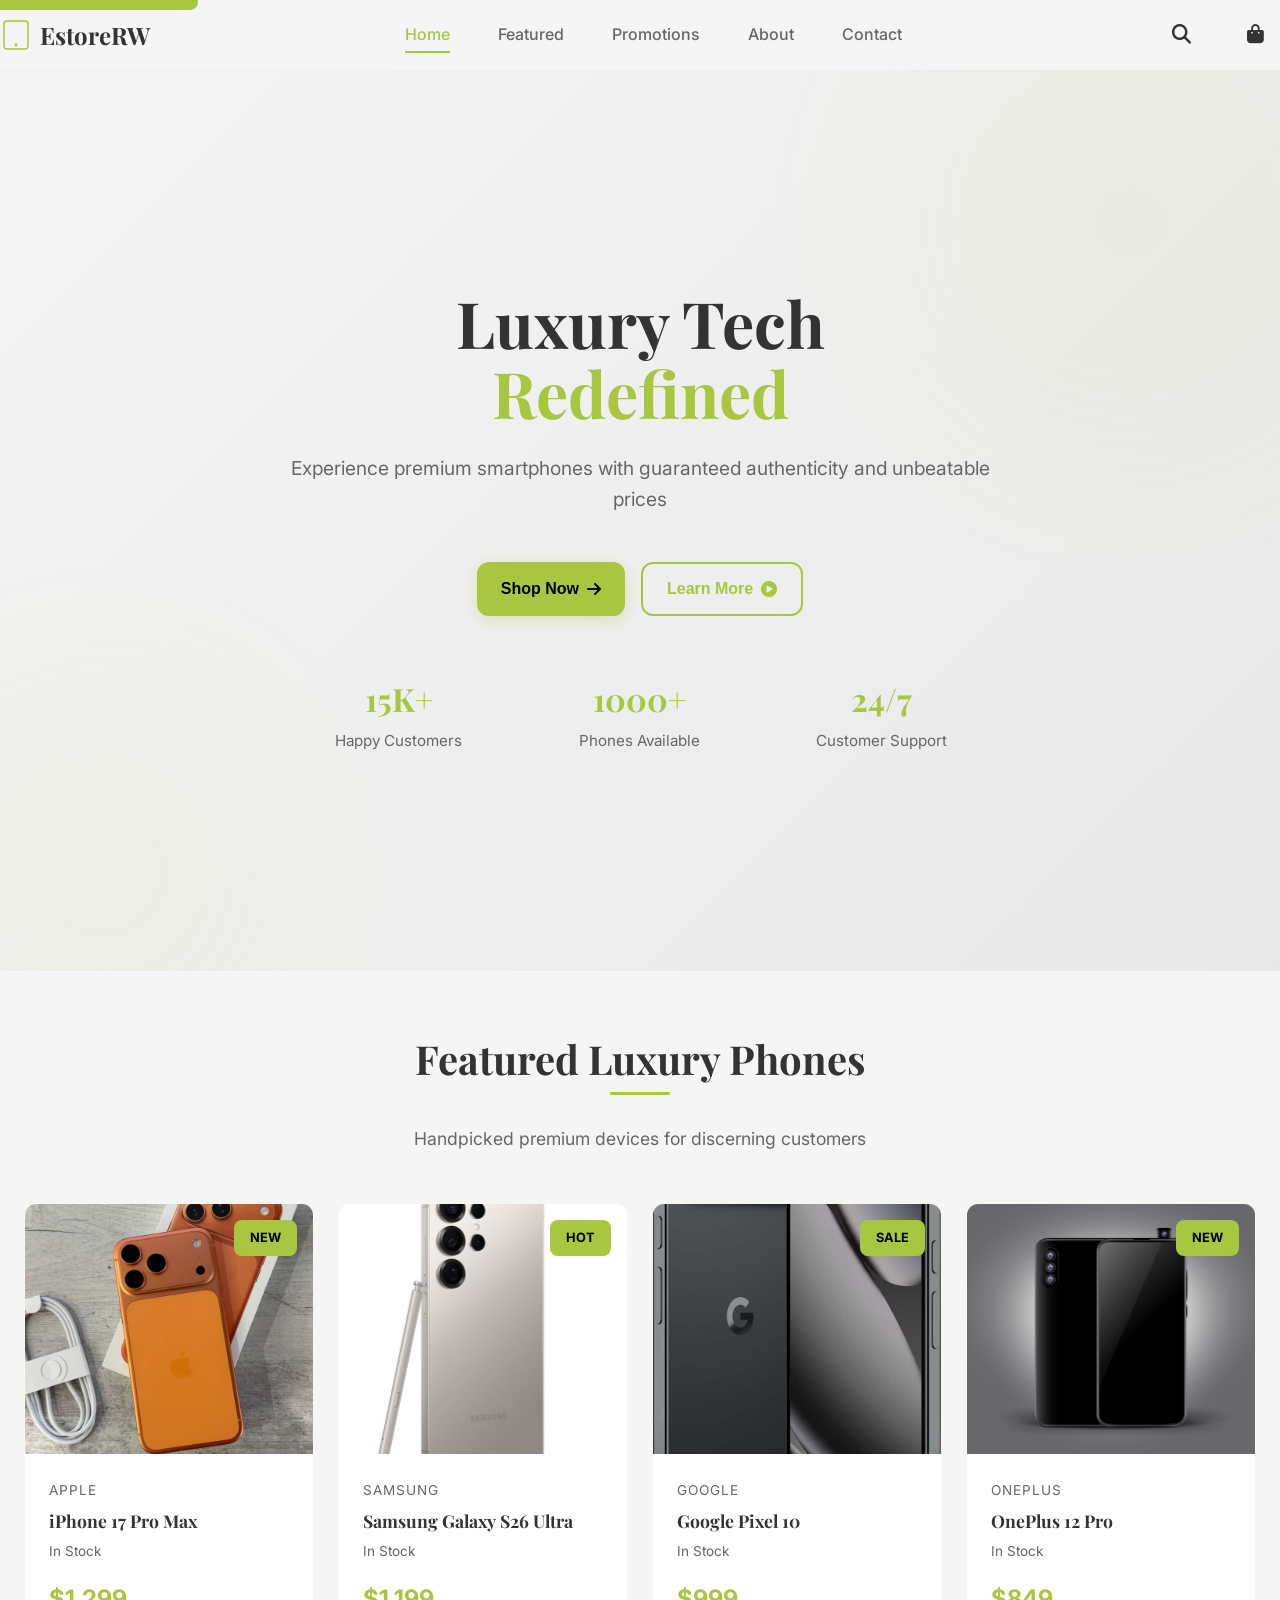
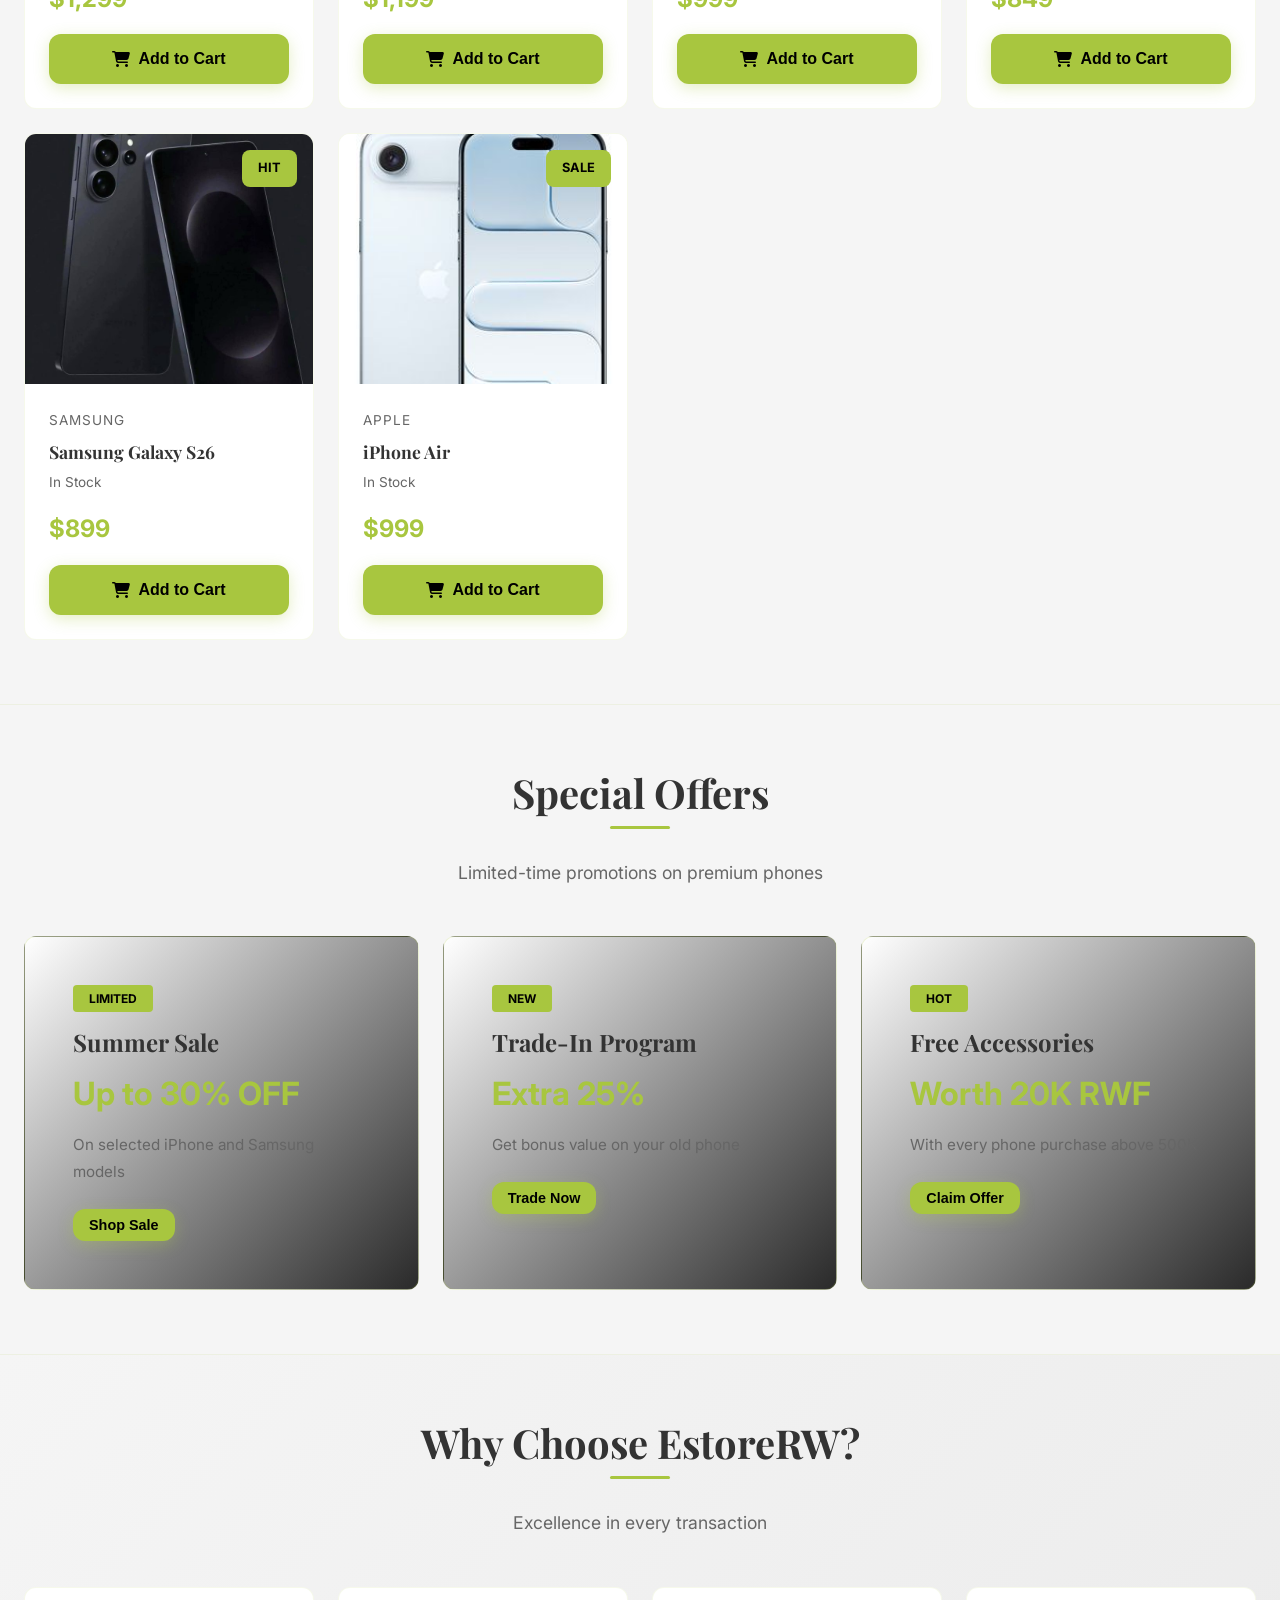
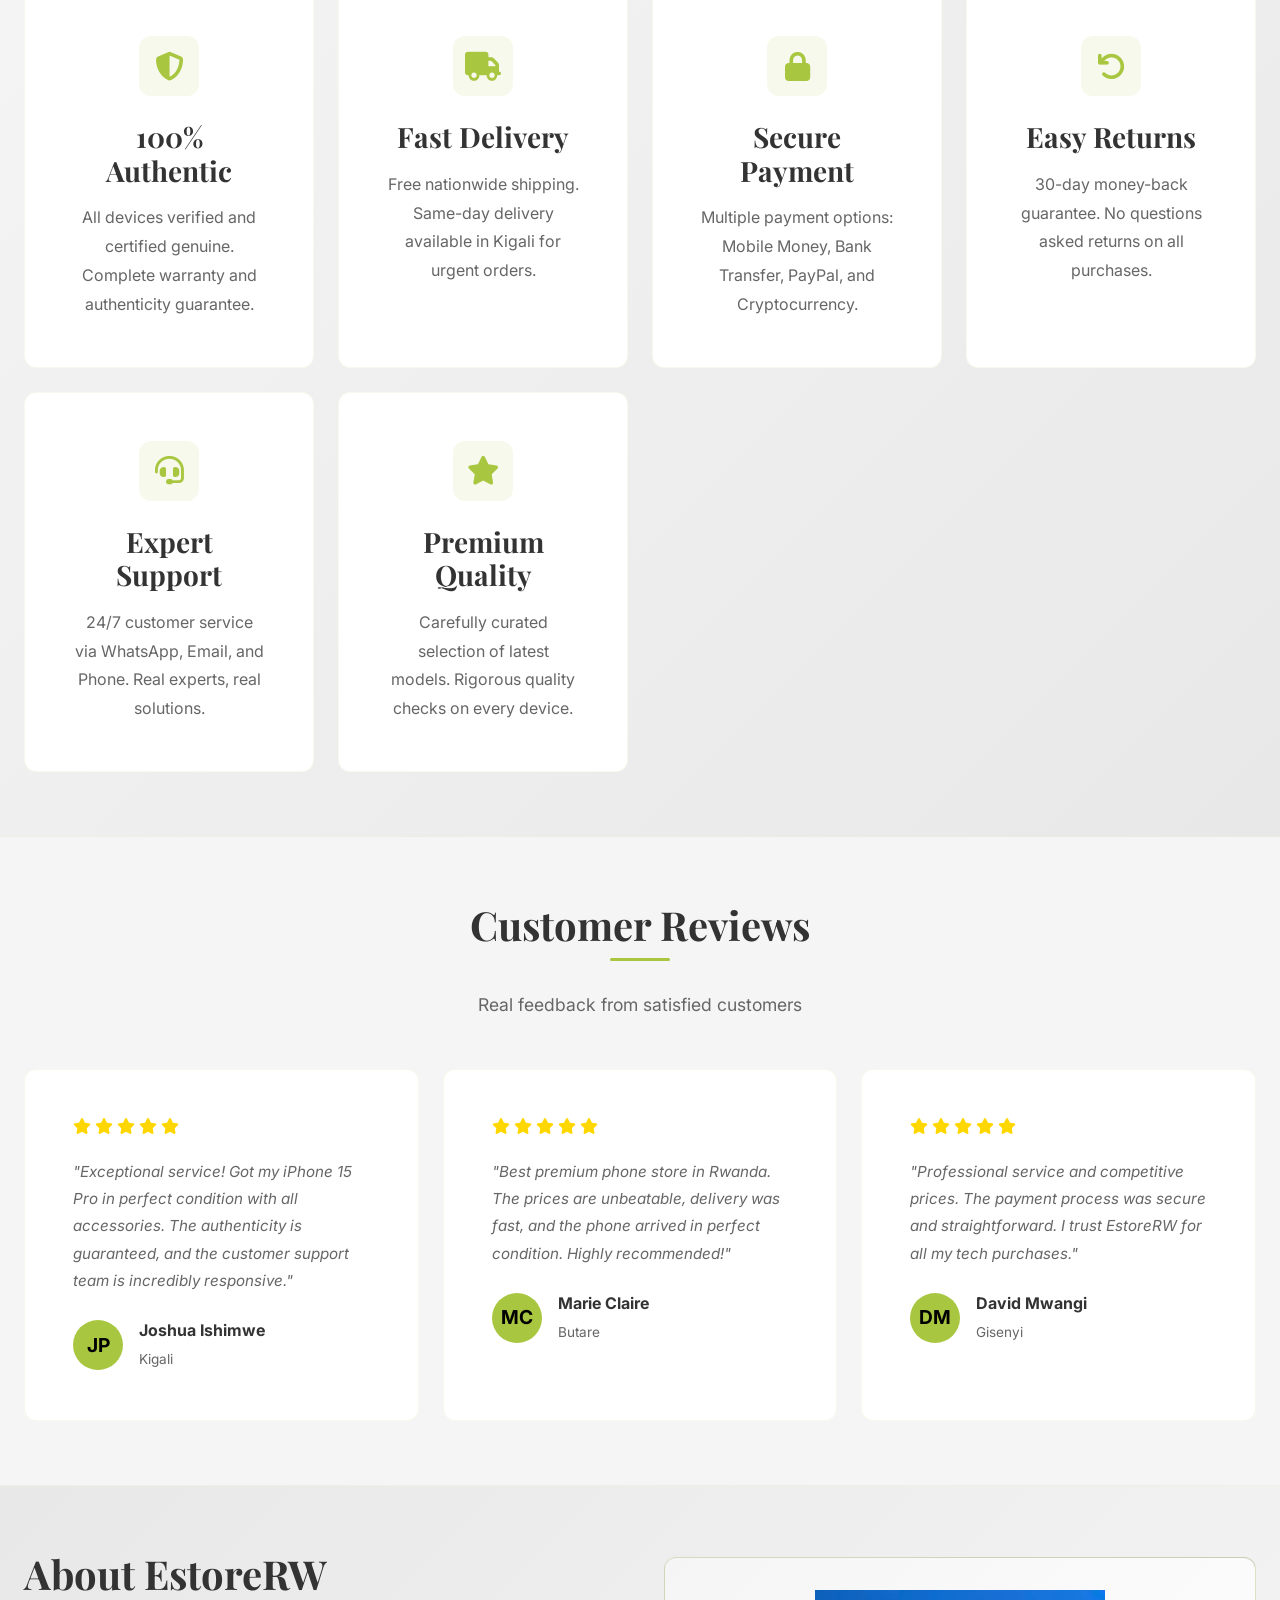
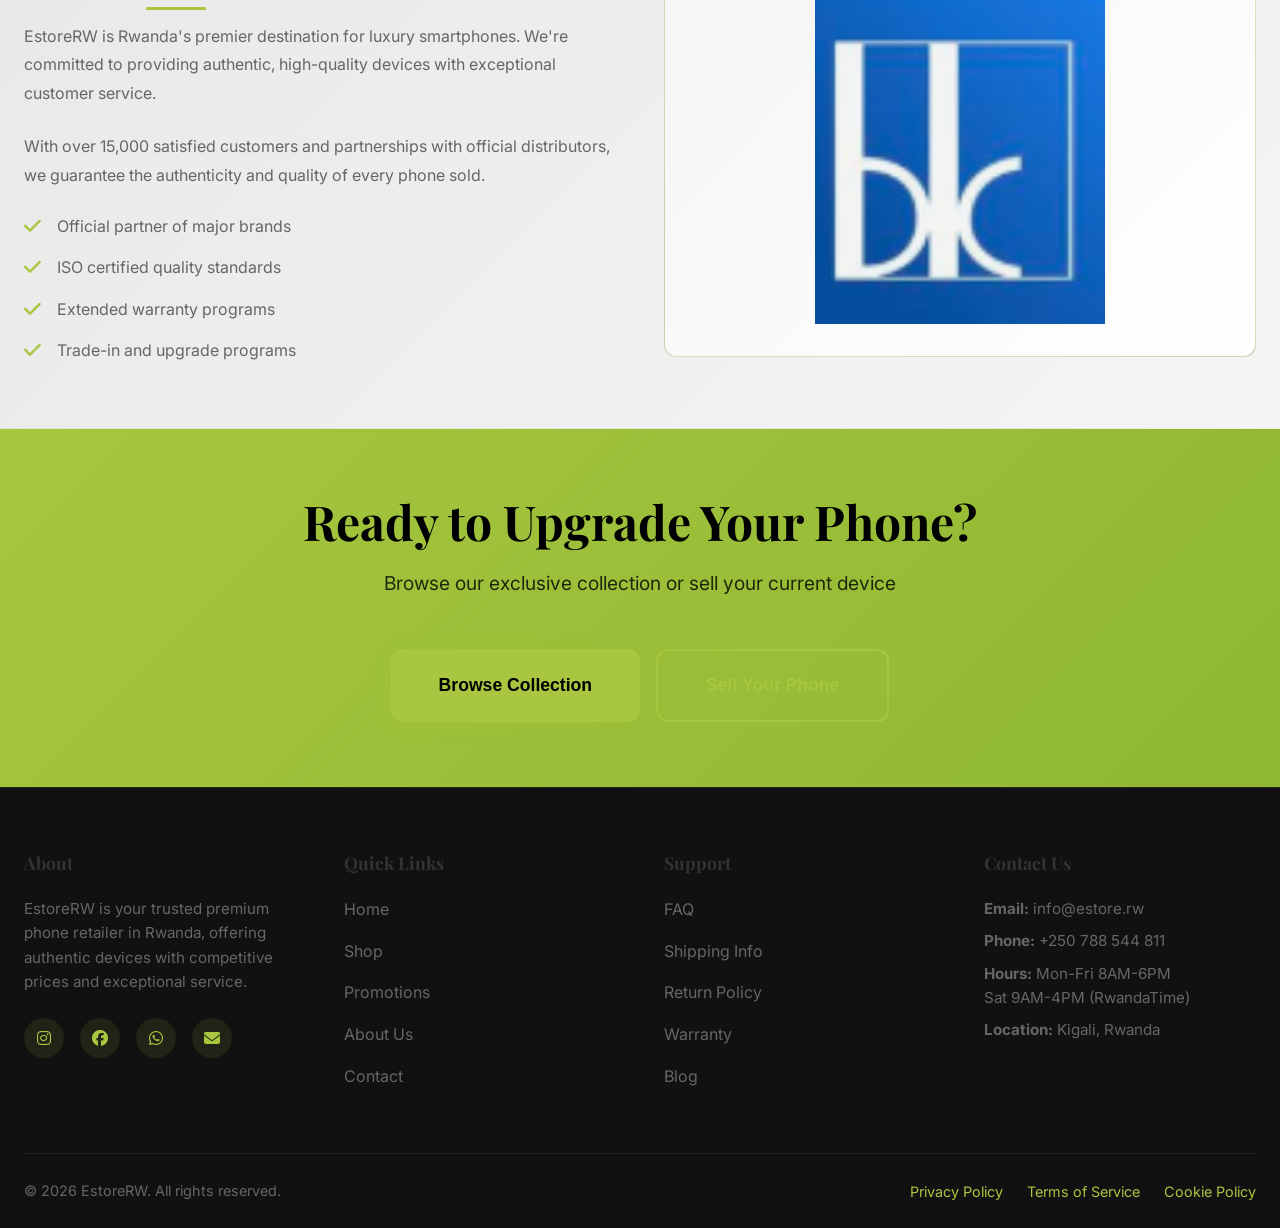
==== premium-index.html @ bad29844 "updated: premium-index.html" ====
<!DOCTYPE html>
<html lang="en">
<head>
  <meta charset="UTF-8" />
  <meta name="viewport" content="width=device-width, initial-scale=1.0" />
  <meta http-equiv="X-UA-Compatible" content="IE=edge" />
  
  <!-- ===== SEO & META TAGS ===== -->
  <title>EstoreRW - Premium & Luxury Phones in Rwanda | Best Prices & Quality</title>
  <meta name="description" content="Discover premium luxury smartphones in Rwanda. Authentic brands, best prices, fast delivery. Buy or sell your phone with confidence. Secure payments via Mobile Money.">
  <meta name="keywords" content="luxury phones Rwanda, iPhone seller Kigali, Samsung premium, phone store, authentic phones">
  <meta name="author" content="EstoreRW">
  <meta name="theme-color" content="#A8C63F">
  <meta property="og:type" content="website">
  <meta property="og:title" content="EstoreRW - Premium Luxury Phones Rwanda">
  <meta property="og:description" content="Purchase premium smartphones with guaranteed authenticity and best prices in Rwanda">
  <meta name="twitter:card" content="summary_large_image">
  <link rel="canonical" href="https://estore.rw">
  <link rel="icon" href="images/favicon.ico" type="image/x-icon">
  
  <!-- ===== GOOGLE FONTS - PREMIUM TYPOGRAPHY ===== -->
  <link href="https://fonts.googleapis.com/css2?family=Playfair+Display:wght@500;600;700;800;900&family=Inter:wght@300;400;500;600;700;800&display=swap" rel="stylesheet">
  
  <!-- ===== FONT AWESOME ICONS ===== -->
  <link rel="stylesheet" href="https://cdnjs.cloudflare.com/ajax/libs/font-awesome/6.5.0/css/all.min.css" />
  
  <!-- ===== CUSTOM STYLES ===== -->
  <link rel="stylesheet" href="premium-styles.css">
  
  <!-- ===== GOOGLE ANALYTICS ===== -->
  <script async src="https://www.googletagmanager.com/gtag/js?id=UA-XXXXXXX-X"></script>
  <script>
    window.dataLayer = window.dataLayer || [];
    function gtag(){dataLayer.push(arguments);}
    gtag('js', new Date());
    gtag('config', 'UA-XXXXXXX-X');
  </script>
</head>
<body>

  <!-- ===== SKIP TO CONTENT (ACCESSIBILITY) ===== -->
  <a href="#main-content" class="skip-link">Skip to main content</a>

  <!-- ===== HEADER / NAVIGATION ===== -->
  <header class="header" role="banner">
    <div class="container header-content">
      <!-- LOGO -->
      <div class="logo">
        <svg width="32" height="32" viewBox="0 0 32 32" fill="none">
          <rect x="4" y="2" width="24" height="28" rx="3" stroke="currentColor" stroke-width="1.5"/>
          <circle cx="16" cy="26" r="1.5" fill="currentColor"/>
        </svg>
        <span>EstoreRW</span>
      </div>

      <!-- NAVIGATION -->
      <nav class="nav" role="navigation" aria-label="Main navigation">
        <a href="#home" class="nav-link active">Home</a>
        <a href="#featured" class="nav-link">Featured</a>
        <a href="#promotions" class="nav-link">Promotions</a>
        <a href="#about" class="nav-link">About</a>
        <a href="#contact" class="nav-link">Contact</a>
      </nav>

      <!-- HEADER ACTIONS -->
      <div class="header-actions">
        <!-- SEARCH -->
        <button class="icon-btn" id="search-toggle" aria-label="Search">
          <i class="fas fa-search"></i>
        </button>
        
        <!-- CART -->
        <button class="icon-btn cart-btn" id="cart-toggle" aria-label="shopping cart">
          <i class="fas fa-shopping-bag"></i>
          <span class="cart-badge">0</span>
        </button>

        <!-- MOBILE MENU -->
        <button class="icon-btn mobile-menu-toggle" id="mobile-menu-toggle" aria-label="Toggle menu">
          <i class="fas fa-bars"></i>
        </button>
      </div>
    </div>

    <!-- MOBILE SEARCH -->
    <div class="mobile-search" id="mobile-search" hidden>
      <input type="search" placeholder="Search phones..." class="search-input">
      <button class="search-btn"><i class="fas fa-search"></i></button>
    </div>
  </header>

  <!-- ===== MAIN CONTENT ===== -->
  <main id="main-content">

    <!-- ===== HERO SECTION ===== -->
    <section id="home" class="hero">
      <div class="hero-content">
        <h1 class="hero-title">Luxury Tech<br><span class="accent-text">Redefined</span></h1>
        <p class="hero-subtitle">Experience premium smartphones with guaranteed authenticity and unbeatable prices</p>
        
        <div class="hero-buttons">
          <button class="btn btn-primary" onclick="document.getElementById('featured').scrollIntoView({behavior:'smooth'})">
            <span>Shop Now</span>
            <i class="fas fa-arrow-right"></i>
          </button>
          <button class="btn btn-secondary" onclick="document.getElementById('contact').scrollIntoView({behavior:'smooth'})">
            <span>Learn More</span>
            <i class="fas fa-play-circle"></i>
          </button>
        </div>

        <div class="hero-stats">
          <div class="stat">
            <h3>15K+</h3>
            <p>Happy Customers</p>
          </div>
          <div class="stat">
            <h3>1000+</h3>
            <p>Phones Available</p>
          </div>
          <div class="stat">
            <h3>24/7</h3>
            <p>Customer Support</p>
          </div>
        </div>
      </div>
      <!-- Hero Background Decoration -->
      <div class="hero-decoration">
        <div class="decoration-blob blob-1"></div>
        <div class="decoration-blob blob-2"></div>
      </div>
    </section>

    <!-- ===== FEATURED PRODUCTS SECTION ===== -->
    <section id="featured" class="section featured-section">
      <div class="container">
        <div class="section-header">
          <h2 class="section-title">Featured Luxury Phones</h2>
          <p class="section-subtitle">Handpicked premium devices for discerning customers</p>
        </div>

        <!-- PRODUCT GRID -->
        <div class="products-grid" id="products-grid">
          <!-- Products loaded by JavaScript -->
        </div>
      </div>
    </section>

    <!-- ===== PROMOTIONS SECTION ===== -->
    <section id="promotions" class="section promotions-section">
      <div class="container">
        <div class="section-header">
          <h2 class="section-title">Special Offers</h2>
          <p class="section-subtitle">Limited-time promotions on premium phones</p>
        </div>

        <div class="promotions-grid">
          <!-- PROMO 1 -->
          <div class="promo-card promo-card-1">
            <div class="promo-badge">Limited</div>
            <h3>Summer Sale</h3>
            <p class="promo-discount">Up to 30% OFF</p>
            <p class="promo-desc">On selected iPhone and Samsung models</p>
            <button class="btn btn-primary btn-sm">Shop Sale</button>
          </div>

          <!-- PROMO 2 -->
          <div class="promo-card promo-card-2">
            <div class="promo-badge">New</div>
            <h3>Trade-In Program</h3>
            <p class="promo-discount">Extra 25%</p>
            <p class="promo-desc">Get bonus value on your old phone</p>
            <button class="btn btn-primary btn-sm">Trade Now</button>
          </div>

          <!-- PROMO 3 -->
          <div class="promo-card promo-card-3">
            <div class="promo-badge">Hot</div>
            <h3>Free Accessories</h3>
            <p class="promo-discount">Worth 20K RWF</p>
            <p class="promo-desc">With every phone purchase above 500K</p>
            <button class="btn btn-primary btn-sm">Claim Offer</button>
          </div>
        </div>
      </div>
    </section>

    <!-- ===== WHY CHOOSE US SECTION ===== -->
    <section class="section why-us-section">
      <div class="container">
        <div class="section-header">
          <h2 class="section-title">Why Choose EstoreRW?</h2>
          <p class="section-subtitle">Excellence in every transaction</p>
        </div>

        <div class="features-grid">
          <div class="feature-card">
            <div class="feature-icon">
              <i class="fas fa-shield-alt"></i>
            </div>
            <h3>100% Authentic</h3>
            <p>All devices verified and certified genuine. Complete warranty and authenticity guarantee.</p>
          </div>

          <div class="feature-card">
            <div class="feature-icon">
              <i class="fas fa-truck"></i>
            </div>
            <h3>Fast Delivery</h3>
            <p>Free nationwide shipping. Same-day delivery available in Kigali for urgent orders.</p>
          </div>

          <div class="feature-card">
            <div class="feature-icon">
              <i class="fas fa-lock"></i>
            </div>
            <h3>Secure Payment</h3>
            <p>Multiple payment options: Mobile Money, Bank Transfer, PayPal, and Cryptocurrency.</p>
          </div>

          <div class="feature-card">
            <div class="feature-icon">
              <i class="fas fa-undo"></i>
            </div>
            <h3>Easy Returns</h3>
            <p>30-day money-back guarantee. No questions asked returns on all purchases.</p>
          </div>

          <div class="feature-card">
            <div class="feature-icon">
              <i class="fas fa-headset"></i>
            </div>
            <h3>Expert Support</h3>
            <p>24/7 customer service via WhatsApp, Email, and Phone. Real experts, real solutions.</p>
          </div>

          <div class="feature-card">
            <div class="feature-icon">
              <i class="fas fa-star"></i>
            </div>
            <h3>Premium Quality</h3>
            <p>Carefully curated selection of latest models. Rigorous quality checks on every device.</p>
          </div>
        </div>
      </div>
    </section>

    <!-- ===== TESTIMONIALS SECTION ===== -->
    <section class="section testimonials-section">
      <div class="container">
        <div class="section-header">
          <h2 class="section-title">Customer Reviews</h2>
          <p class="section-subtitle">Real feedback from satisfied customers</p>
        </div>

        <div class="testimonials-grid">
          <!-- TESTIMONIAL 1 -->
          <div class="testimonial-card">
            <div class="stars">
              <i class="fas fa-star"></i>
              <i class="fas fa-star"></i>
              <i class="fas fa-star"></i>
              <i class="fas fa-star"></i>
              <i class="fas fa-star"></i>
            </div>
            <p class="testimonial-text">"Exceptional service! Got my iPhone 15 Pro in perfect condition with all accessories. The authenticity is guaranteed, and the customer support team is incredibly responsive."</p>
            <div class="testimonial-author">
              <div class="author-avatar">JP</div>
              <div>
                <strong>Joshua Ishimwe</strong>
                <span>Kigali</span>
              </div>
            </div>
          </div>

          <!-- TESTIMONIAL 2 -->
          <div class="testimonial-card">
            <div class="stars">
              <i class="fas fa-star"></i>
              <i class="fas fa-star"></i>
              <i class="fas fa-star"></i>
              <i class="fas fa-star"></i>
              <i class="fas fa-star"></i>
            </div>
            <p class="testimonial-text">"Best premium phone store in Rwanda. The prices are unbeatable, delivery was fast, and the phone arrived in perfect condition. Highly recommended!"</p>
            <div class="testimonial-author">
              <div class="author-avatar">MC</div>
              <div>
                <strong>Marie Claire</strong>
                <span>Butare</span>
              </div>
            </div>
          </div>

          <!-- TESTIMONIAL 3 -->
          <div class="testimonial-card">
            <div class="stars">
              <i class="fas fa-star"></i>
              <i class="fas fa-star"></i>
              <i class="fas fa-star"></i>
              <i class="fas fa-star"></i>
              <i class="fas fa-star"></i>
            </div>
            <p class="testimonial-text">"Professional service and competitive prices. The payment process was secure and straightforward. I trust EstoreRW for all my tech purchases."</p>
            <div class="testimonial-author">
              <div class="author-avatar">DM</div>
              <div>
                <strong>David Mwangi</strong>
                <span>Gisenyi</span>
              </div>
            </div>
          </div>
        </div>
      </div>
    </section>

    <!-- ===== ABOUT SECTION ===== -->
    <section id="about" class="section about-section">
      <div class="container">
        <div class="about-content">
          <div class="about-text">
            <h2 class="section-title">About EstoreRW</h2>
            <p>EstoreRW is Rwanda's premier destination for luxury smartphones. We're committed to providing authentic, high-quality devices with exceptional customer service.</p>
            <p>With over 15,000 satisfied customers and partnerships with official distributors, we guarantee the authenticity and quality of every phone sold.</p>
            <div class="about-list">
              <div class="about-item">
                <i class="fas fa-check"></i>
                <span>Official partner of major brands</span>
              </div>
              <div class="about-item">
                <i class="fas fa-check"></i>
                <span>ISO certified quality standards</span>
              </div>
              <div class="about-item">
                <i class="fas fa-check"></i>
                <span>Extended warranty programs</span>
              </div>
              <div class="about-item">
                <i class="fas fa-check"></i>
                <span>Trade-in and upgrade programs</span>
              </div>
            </div>
          </div>
          <div class="about-image">
            <img src="images/BK_LOGO.png" alt="EstoreRW Logo" style="width: 100%; height: 100%; object-fit: contain; padding: 2rem; background: linear-gradient(135deg, #f5f5f5 0%, #ffffff 100%); border-radius: 12px;">
          </div>
        </div>
      </div>
    </section>

    <!-- ===== CALL TO ACTION ===== -->
    <section class="section cta-section">
      <div class="cta-content">
        <h2>Ready to Upgrade Your Phone?</h2>
        <p>Browse our exclusive collection or sell your current device</p>
        <div class="cta-buttons">
          <button class="btn btn-primary btn-lg">Browse Collection</button>
          <button class="btn btn-secondary btn-lg">Sell Your Phone</button>
        </div>
      </div>
    </section>

  </main>

  <!-- ===== FOOTER ===== -->
  <footer class="footer" role="contentinfo">
    <div class="container footer-content">
      <div class="footer-grid">
        <!-- FOOTER COLUMN 1 -->
        <div class="footer-column">
          <h4>About</h4>
          <p>EstoreRW is your trusted premium phone retailer in Rwanda, offering authentic devices with competitive prices and exceptional service.</p>
          <div class="social-links">
            <a href="https://instagram.com/estorerwanda" target="_blank" rel="noopener noreferrer" title="Instagram">
              <i class="fab fa-instagram"></i>
            </a>
            <a href="https://facebook.com/estorerwanda" target="_blank" rel="noopener noreferrer" title="Facebook">
              <i class="fab fa-facebook"></i>
            </a>
            <a href="https://wa.me/250788544811" target="_blank" rel="noopener noreferrer" title="WhatsApp">
              <i class="fab fa-whatsapp"></i>
            </a>
            <a href="mailto:info@estore.rw" title="Email">
              <i class="fas fa-envelope"></i>
            </a>
          </div>
        </div>

        <!-- FOOTER COLUMN 2 -->
        <div class="footer-column">
          <h4>Quick Links</h4>
          <ul>
            <li><a href="#home">Home</a></li>
            <li><a href="#featured">Shop</a></li>
            <li><a href="#promotions">Promotions</a></li>
            <li><a href="#about">About Us</a></li>
            <li><a href="#contact">Contact</a></li>
          </ul>
        </div>

        <!-- FOOTER COLUMN 3 -->
        <div class="footer-column">
          <h4>Support</h4>
          <ul>
            <li><a href="#">FAQ</a></li>
            <li><a href="#">Shipping Info</a></li>
            <li><a href="#">Return Policy</a></li>
            <li><a href="#">Warranty</a></li>
            <li><a href="#">Blog</a></li>
          </ul>
        </div>

        <!-- FOOTER COLUMN 4 -->
        <div class="footer-column">
          <h4 id="contact">Contact Us</h4>
          <div class="contact-info">
            <p><strong>Email:</strong> <a href="mailto:info@estore.rw">info@estore.rw</a></p>
            <p><strong>Phone:</strong> <a href="tel:+250788544811">+250 788 544 811</a></p>
            <p><strong>Hours:</strong> Mon-Fri 8AM-6PM<br>Sat 9AM-4PM (RwandaTime)</p>
            <p><strong>Location:</strong> Kigali, Rwanda</p>
          </div>
        </div>
      </div>

      <!-- FOOTER BOTTOM -->
      <div class="footer-bottom">
        <p>&copy; 2026 EstoreRW. All rights reserved.</p>
        <div class="footer-links">
          <a href="#">Privacy Policy</a>
          <a href="#">Terms of Service</a>
          <a href="#">Cookie Policy</a>
        </div>
      </div>
    </div>
  </footer>

  <!-- ===== CART MODAL ===== -->
  <div class="modal" id="cart-modal" hidden>
    <div class="modal-content">
      <div class="modal-header">
        <h2>Shopping Cart</h2>
        <button class="close-btn" id="close-cart">&times;</button>
      </div>
      <div id="cart-items" class="cart-items">
        <!-- Cart items loaded by JavaScript -->
      </div>
      <div id="empty-cart-message" class="empty-message">
        Your cart is empty
      </div>
      <div class="modal-footer">
        <div class="cart-total">
          <span>Total:</span>
          <span id="cart-total">0 RWF</span>
        </div>
        <button class="btn btn-primary btn-block">Proceed to Checkout</button>
      </div>
    </div>
  </div>

  <!-- ===== MODAL OVERLAY ===== -->
  <div class="modal-overlay" id="modal-overlay" hidden></div>

  <!-- ===== JAVASCRIPT ===== -->
  <script src="premium-script.js" defer></script>

</body>
</html>
---- premium-styles.css ----
/**
 * ============================================
 * PREMIUM PHONE STORE - EstoreRW
 * Modern, Luxury Design - Light Mode Only
 * ============================================
 * 
 * COLOR SCHEME (LIGHT MODE):
 * - Primary Background: #F5F5F5
 * - Secondary Background: #FFFFFF  
 * - Text Color (Primary): #333333
 * - Text Color (Secondary): #666666
 * - Accent Color (Buttons): #A8C63F (Lime Green)
 * - Button Hover: #8EB732
 */

/* ============================================
   ROOT VARIABLES - COLORS & SIZING
   ============================================ */

:root {
  /* PRIMARY COLORS - LIGHT MODE (PREMIUM LUXURY AESTHETIC) */
  --primary-bg: #F5F5F5;           /* Light background */
  --secondary-bg: #FFFFFF;         /* Light secondary background */
  --text-primary: #333333;         /* Dark text on light */
  --text-secondary: #666666;       /* Secondary text on light */
  --accent-color: #A8C63F;         /* Lime green accent - primary CTA */
  --accent-hover: #8EB732;         /* Darker green on hover */
  
  /* SEMANTIC COLORS */
  --success: #2ECC71;
  --warning: #F39C12;
  --error: #E74C3C;
  --info: #3498DB;
  
  /* SPACING */
  --spacing-xs: 0.25rem;
  --spacing-sm: 0.5rem;
  --spacing-md: 1rem;
  --spacing-lg: 1.5rem;
  --spacing-xl: 2rem;
  --spacing-2xl: 3rem;
  --spacing-3xl: 4rem;
  
  /* BORDER RADIUS */
  --radius-sm: 4px;
  --radius-md: 8px;
  --radius-lg: 12px;
  --radius-xl: 16px;
  
  /* TRANSITIONS */
  --transition-fast: 0.15s ease;
  --transition-base: 0.3s ease;
  --transition-slow: 0.5s ease;
  
  /* SHADOWS */
  --shadow-sm: 0 2px 8px rgba(0, 0, 0, 0.1);
  --shadow-md: 0 4px 16px rgba(0, 0, 0, 0.2);
  --shadow-lg: 0 8px 32px rgba(0, 0, 0, 0.3);
  --shadow-xl: 0 12px 48px rgba(0, 0, 0, 0.4);
}

/* ============================================
   RESET & BASIC STYLES
   ============================================ */

* {
  margin: 0;
  padding: 0;
  box-sizing: border-box;
}

html {
  scroll-behavior: smooth;
  -webkit-font-smoothing: antialiased;
  -moz-osx-font-smoothing: grayscale;
}

body {
  font-family: 'Inter', -apple-system, BlinkMacSystemFont, 'Segoe UI', sans-serif;
  background-color: var(--primary-bg);
  color: var(--text-primary);
  line-height: 1.6;
  transition: background-color var(--transition-base), color var(--transition-base);
  overflow-x: hidden;
}

/* ACCESSIBILITY */
.skip-link {
  position: absolute;
  top: -40px;
  left: 0;
  background: var(--accent-color);
  color: #000;
  padding: 12px 20px;
  text-decoration: none;
  border-radius: 0 0 var(--radius-md) 0;
  font-weight: 600;
  z-index: 9999;
}

.skip-link:focus {
  top: 0;
}

/* ============================================
   TYPOGRAPHY
   ============================================ */

h1, h2, h3, h4, h5, h6 {
  font-family: 'Playfair Display', serif;
  font-weight: 700;
  line-height: 1.2;
  margin-bottom: var(--spacing-md);
}

h1 {
  font-size: clamp(2.5rem, 5vw, 4rem);
  line-height: 1.1;
}

h2 {
  font-size: clamp(1.75rem, 3.5vw, 2.5rem);
}

h3 {
  font-size: clamp(1.25rem, 2.5vw, 1.75rem);
}

h4 {
  font-size: 1.25rem;
}

p {
  margin-bottom: var(--spacing-md);
  color: var(--text-secondary);
  line-height: 1.8;
}

a {
  color: var(--accent-color);
  text-decoration: none;
  transition: color var(--transition-fast);
}

a:hover {
  color: var(--accent-hover);
  text-decoration: underline;
}

/* ============================================
   CONTAINER & LAYOUT
   ============================================ */

.container {
  max-width: 1400px;
  margin: 0 auto;
  padding: 0 var(--spacing-lg);
}

/* ============================================
   HEADER / NAVIGATION
   ============================================ */

.header {
  position: sticky;
  top: 0;
  z-index: 1000;
  background: var(--primary-bg);
  border-bottom: 1px solid rgba(168, 198, 63, 0.1);
  backdrop-filter: blur(10px);
  transition: all var(--transition-base);
}

.header-content {
  display: flex;
  justify-content: space-between;
  align-items: center;
  padding: var(--spacing-md) 0;
  height: 70px;
}

/* LOGO */
.logo {
  display: flex;
  align-items: center;
  gap: var(--spacing-sm);
  font-size: 1.5rem;
  font-family: 'Playfair Display', serif;
  font-weight: 700;
  color: var(--text-primary);
  cursor: pointer;
  transition: transform var(--transition-fast);
}

.logo svg {
  color: var(--accent-color);
  stroke-width: 2;
}

.logo:hover {
  transform: scale(1.05);
}

/* NAVIGATION */
.nav {
  display: flex;
  gap: var(--spacing-2xl);
  align-items: center;
}

.nav-link {
  color: var(--text-secondary);
  font-weight: 500;
  position: relative;
  transition: color var(--transition-fast);
  text-decoration: none;
}

.nav-link::after {
  content: '';
  position: absolute;
  bottom: -5px;
  left: 0;
  width: 0;
  height: 2px;
  background: var(--accent-color);
  transition: width var(--transition-fast);
}

.nav-link:hover,
.nav-link.active {
  color: var(--accent-color);
}

.nav-link.active::after {
  width: 100%;
}

/* HEADER ACTIONS */
.header-actions {
  display: flex;
  align-items: center;
  gap: var(--spacing-lg);
}

.icon-btn {
  background: none;
  border: none;
  color: var(--text-primary);
  font-size: 1.2rem;
  cursor: pointer;
  padding: var(--spacing-sm) var(--spacing-md);
  border-radius: var(--radius-md);
  transition: all var(--transition-fast);
  position: relative;
}

.icon-btn:hover {
  background: rgba(168, 198, 63, 0.1);
  color: var(--accent-color);
}

/* CART BADGE */
.cart-badge {
  position: absolute;
  top: 5px;
  right: 5px;
  background: var(--accent-color);
  color: #000;
  width: 20px;
  height: 20px;
  border-radius: 50%;
  display: flex;
  align-items: center;
  justify-content: center;
  font-size: 0.75rem;
  font-weight: 700;
}

/* MOBILE SEARCH */
.mobile-search {
  display: none;
  padding: var(--spacing-md);
  border-top: 1px solid rgba(168, 198, 63, 0.1);
}

.mobile-search.active {
  display: flex;
  gap: var(--spacing-sm);
}

.search-input {
  flex: 1;
  background: var(--secondary-bg);
  border: 1px solid rgba(168, 198, 63, 0.2);
  color: var(--text-primary);
  padding: var(--spacing-md);
  border-radius: var(--radius-md);
  font-size: 1rem;
  transition: all var(--transition-fast);
}

.search-input:focus {
  outline: none;
  border-color: var(--accent-color);
  box-shadow: 0 0 0 3px rgba(168, 198, 63, 0.1);
}

.search-btn {
  background: var(--accent-color);
  border: none;
  color: #000;
  padding: var(--spacing-md) var(--spacing-lg);
  border-radius: var(--radius-md);
  cursor: pointer;
  font-weight: 600;
  transition: all var(--transition-fast);
}

.search-btn:hover {
  background: var(--accent-hover);
  transform: translateY(-2px);
}

.mobile-menu-toggle {
  display: none;
}

/* ============================================
   BUTTONS
   ============================================ */

.btn {
  display: inline-flex;
  align-items: center;
  justify-content: center;
  gap: var(--spacing-sm);
  padding: var(--spacing-md) var(--spacing-lg);
  font-size: 1rem;
  font-weight: 600;
  border: none;
  border-radius: var(--radius-lg);
  cursor: pointer;
  transition: all var(--transition-fast);
  position: relative;
  overflow: hidden;
}

/* PRIMARY BUTTON */
.btn-primary {
  background: var(--accent-color);
  color: #000;
  box-shadow: 0 4px 15px rgba(168, 198, 63, 0.3);
}

.btn-primary:hover {
  background: var(--accent-hover);
  box-shadow: 0 6px 20px rgba(168, 198, 63, 0.4);
  transform: translateY(-2px);
}

.btn-primary:active {
  transform: translateY(0);
}

/* SECONDARY BUTTON */
.btn-secondary {
  background: transparent;
  color: var(--accent-color);
  border: 2px solid var(--accent-color);
}

.btn-secondary:hover {
  background: rgba(168, 198, 63, 0.1);
  transform: translateY(-2px);
}

/* BUTTON SIZES */
.btn-sm {
  padding: var(--spacing-sm) var(--spacing-md);
  font-size: 0.9rem;
}

.btn-lg {
  padding: var(--spacing-lg) var(--spacing-2xl);
  font-size: 1.1rem;
}

.btn-block {
  width: 100%;
}

/* ============================================
   HERO SECTION
   ============================================ */

.hero {
  position: relative;
  min-height: 100vh;
  display: flex;
  align-items: center;
  justify-content: center;
  background: linear-gradient(135deg, var(--primary-bg) 0%, #E8E8E8 100%);
  overflow: hidden;
  padding: var(--spacing-3xl) 0;
}

.hero-decoration {
  position: absolute;
  top: 0;
  left: 0;
  width: 100%;
  height: 100%;
  overflow: hidden;
  pointer-events: none;
}

.decoration-blob {
  position: absolute;
  border-radius: 50%;
  opacity: 0.05;
  background: var(--accent-color);
  filter: blur(80px);
}

.blob-1 {
  width: 500px;
  height: 500px;
  top: -100px;
  right: -100px;
  animation: float 8s ease-in-out infinite;
}

.blob-2 {
  width: 400px;
  height: 400px;
  bottom: -100px;
  left: -100px;
  animation: float 10s ease-in-out infinite reverse;
}

@keyframes float {
  0%, 100% { transform: translateY(0px); }
  50% { transform: translateY(30px); }
}

.hero-content {
  position: relative;
  z-index: 10;
  max-width: 700px;
  text-align: center;
  animation: fadeInUp 0.8s ease-out;
}

@keyframes fadeInUp {
  from {
    opacity: 0;
    transform: translateY(30px);
  }
  to {
    opacity: 1;
    transform: translateY(0);
  }
}

.hero-title {
  font-size: clamp(2.5rem, 6vw, 4rem);
  color: var(--text-primary);
  margin-bottom: var(--spacing-lg);
  line-height: 1.1;
}

.accent-text {
  color: var(--accent-color);
}

.hero-subtitle {
  font-size: 1.2rem;
  color: var(--text-secondary);
  margin-bottom: var(--spacing-2xl);
  line-height: 1.6;
}

.hero-buttons {
  display: flex;
  gap: var(--spacing-md);
  justify-content: center;
  margin-bottom: var(--spacing-3xl);
  flex-wrap: wrap;
}

.hero-stats {
  display: grid;
  grid-template-columns: repeat(auto-fit, minmax(150px, 1fr));
  gap: var(--spacing-lg);
  margin-top: var(--spacing-2xl);
}

.stat {
  text-align: center;
}

.stat h3 {
  font-size: 2rem;
  color: var(--accent-color);
  margin-bottom: var(--spacing-sm);
}

.stat p {
  font-size: 0.95rem;
  color: var(--text-secondary);
  margin: 0;
}

/* ============================================
   SECTIONS
   ============================================ */

.section {
  padding: var(--spacing-3xl) 0;
  border-bottom: 1px solid rgba(168, 198, 63, 0.1);
}

.section-header {
  text-align: center;
  margin-bottom: var(--spacing-2xl);
}

.section-title {
  margin-bottom: var(--spacing-md);
  color: var(--text-primary);
  position: relative;
  display: inline-block;
}

.section-title::after {
  content: '';
  position: absolute;
  bottom: -12px;
  left: 50%;
  transform: translateX(-50%);
  width: 60px;
  height: 3px;
  background: var(--accent-color);
  border-radius: 2px;
}

.section-subtitle {
  font-size: 1.1rem;
  color: var(--text-secondary);
  max-width: 500px;
  margin: var(--spacing-lg) auto 0;
}

/* ============================================
   FEATURED PRODUCTS SECTION
   ============================================ */

.featured-section {
  background: var(--primary-bg);
}

.products-grid {
  display: grid;
  grid-template-columns: repeat(auto-fill, minmax(250px, 1fr));
  gap: var(--spacing-lg);
}

/* PRODUCT CARD */
.product-card {
  background: var(--secondary-bg);
  border-radius: var(--radius-lg);
  overflow: hidden;
  transition: all var(--transition-base);
  display: flex;
  flex-direction: column;
  border: 1px solid rgba(168, 198, 63, 0.1);
  position: relative;
}

.product-card:hover {
  transform: translateY(-8px);
  box-shadow: 0 15px 40px rgba(0, 0, 0, 0.3);
  border-color: var(--accent-color);
}

.product-badge {
  position: absolute;
  top: var(--spacing-md);
  right: var(--spacing-md);
  background: var(--accent-color);
  color: #000;
  padding: var(--spacing-sm) var(--spacing-md);
  border-radius: var(--radius-md);
  font-size: 0.8rem;
  font-weight: 700;
  z-index: 10;
  text-transform: uppercase;
}

.product-image {
  width: 100%;
  height: 250px;
  background: linear-gradient(135deg, #E8E8E8 0%, #D0D0D0 100%);
  display: flex;
  align-items: center;
  justify-content: center;
  color: var(--text-secondary);
  font-size: 3rem;
  overflow: hidden;
  position: relative;
}

.product-image img {
  width: 100%;
  height: 100%;
  object-fit: cover;
  transition: transform var(--transition-base);
}

.product-card:hover .product-image img {
  transform: scale(1.08);
}

.product-info {
  padding: var(--spacing-lg);
  flex-grow: 1;
  display: flex;
  flex-direction: column;
}

.product-info h3 {
  margin-bottom: var(--spacing-sm);
  color: var(--text-primary);
  font-size: 1.1rem;
}

.product-info .brand {
  font-size: 0.85rem;
  color: var(--text-secondary);
  margin-bottom: var(--spacing-sm);
  text-transform: uppercase;
  letter-spacing: 1px;
}

.product-info .price {
  font-size: 1.5rem;
  color: var(--accent-color);
  font-weight: 700;
  margin-bottom: var(--spacing-md);
  margin-top: auto;
}

.product-info .status {
  font-size: 0.85rem;
  color: var(--text-secondary);
  margin-bottom: var(--spacing-md);
}

.product-btn {
  width: 100%;
}

/* ============================================
   PROMOTIONS SECTION
   ============================================ */

.promotions-section {
  background: var(--primary-bg);
}

.promotions-grid {
  display: grid;
  grid-template-columns: repeat(auto-fit, minmax(280px, 1fr));
  gap: var(--spacing-lg);
}

.promo-card {
  background: linear-gradient(135deg, var(--secondary-bg) 0%, #2a2a2a 100%);
  border-radius: var(--radius-lg);
  padding: var(--spacing-2xl);
  border: 1px solid rgba(168, 198, 63, 0.2);
  position: relative;
  overflow: hidden;
  transition: all var(--transition-base);
  cursor: pointer;
}

.promo-card::before {
  content: '';
  position: absolute;
  top: 0;
  left: -100%;
  width: 100%;
  height: 100%;
  background: linear-gradient(90deg, transparent, rgba(168, 198, 63, 0.1), transparent);
  transition: left var(--transition-base);
}

.promo-card:hover {
  transform: translateY(-4px);
  box-shadow: 0 10px 30px rgba(168, 198, 63, 0.15);
  border-color: var(--accent-color);
}

.promo-card:hover::before {
  left: 100%;
}

.promo-badge {
  display: inline-block;
  background: var(--accent-color);
  color: #000;
  padding: var(--spacing-xs) var(--spacing-md);
  border-radius: var(--radius-sm);
  font-size: 0.75rem;
  font-weight: 700;
  margin-bottom: var(--spacing-md);
  text-transform: uppercase;
}

.promo-card h3 {
  font-size: 1.5rem;
  margin-bottom: var(--spacing-sm);
}

.promo-discount {
  font-size: 2rem;
  color: var(--accent-color);
  font-weight: 700;
  margin-bottom: var(--spacing-sm);
}

.promo-desc {
  color: var(--text-secondary);
  margin-bottom: var(--spacing-lg);
  font-size: 0.95rem;
}

/* ============================================
   WHY US SECTION
   ============================================ */

.why-us-section {
  background: linear-gradient(135deg, var(--primary-bg) 0%, #E8E8E8 100%);
}

.features-grid {
  display: grid;
  grid-template-columns: repeat(auto-fit, minmax(280px, 1fr));
  gap: var(--spacing-lg);
}

.feature-card {
  background: var(--secondary-bg);
  padding: var(--spacing-2xl);
  border-radius: var(--radius-lg);
  text-align: center;
  border: 1px solid rgba(168, 198, 63, 0.1);
  transition: all var(--transition-base);
}

.feature-card:hover {
  transform: translateY(-8px);
  box-shadow: 0 12px 40px rgba(0, 0, 0, 0.3);
  border-color: var(--accent-color);
}

.feature-icon {
  width: 60px;
  height: 60px;
  background: rgba(168, 198, 63, 0.1);
  border-radius: var(--radius-lg);
  display: flex;
  align-items: center;
  justify-content: center;
  margin: 0 auto var(--spacing-lg);
  font-size: 1.8rem;
  color: var(--accent-color);
  transition: all var(--transition-base);
}

.feature-card:hover .feature-icon {
  background: var(--accent-color);
  color: #000;
  transform: scale(1.1);
}

.feature-card h3 {
  margin-bottom: var(--spacing-md);
  color: var(--text-primary);
}

.feature-card p {
  color: var(--text-secondary);
  margin: 0;
}

/* ============================================
   TESTIMONIALS SECTION
   ============================================ */

.testimonials-section {
  background: var(--primary-bg);
}

.testimonials-grid {
  display: grid;
  grid-template-columns: repeat(auto-fit, minmax(300px, 1fr));
  gap: var(--spacing-lg);
}

.testimonial-card {
  background: var(--secondary-bg);
  padding: var(--spacing-2xl);
  border-radius: var(--radius-lg);
  border: 1px solid rgba(168, 198, 63, 0.1);
  transition: all var(--transition-base);
}

.testimonial-card:hover {
  border-color: var(--accent-color);
  box-shadow: 0 8px 25px rgba(0, 0, 0, 0.2);
}

.stars {
  display: flex;
  gap: var(--spacing-xs);
  margin-bottom: var(--spacing-lg);
  color: #FFD700;
}

.stars i {
  font-size: 1rem;
}

.testimonial-text {
  font-size: 0.95rem;
  color: var(--text-secondary);
  margin-bottom: var(--spacing-lg);
  line-height: 1.8;
  font-style: italic;
}

.testimonial-author {
  display: flex;
  align-items: center;
  gap: var(--spacing-md);
}

.author-avatar {
  width: 50px;
  height: 50px;
  border-radius: 50%;
  background: var(--accent-color);
  color: #000;
  display: flex;
  align-items: center;
  justify-content: center;
  font-weight: 700;
  font-size: 1.2rem;
}

.testimonial-author strong {
  display: block;
  color: var(--text-primary);
  margin-bottom: 2px;
}

.testimonial-author span {
  color: var(--text-secondary);
  font-size: 0.85rem;
}

/* ============================================
   ABOUT SECTION
   ============================================ */

.about-section {
  background: linear-gradient(135deg, #E8E8E8 0%, var(--primary-bg) 100%);
}

.about-content {
  display: grid;
  grid-template-columns: 1fr 1fr;
  gap: var(--spacing-2xl);
  align-items: center;
}

.about-text h2 {
  margin-bottom: var(--spacing-lg);
}

.about-text p {
  margin-bottom: var(--spacing-lg);
}

.about-list {
  display: flex;
  flex-direction: column;
  gap: var(--spacing-md);
  margin-top: var(--spacing-lg);
}

.about-item {
  display: flex;
  align-items: center;
  gap: var(--spacing-md);
  color: var(--text-secondary);
}

.about-item i {
  color: var(--accent-color);
  font-size: 1.2rem;
}

.about-image {
  width: 100%;
  height: 400px;
  background: linear-gradient(135deg, #E8E8E8 0%, #D0D0D0 100%);
  border-radius: var(--radius-lg);
  border: 1px solid rgba(168, 198, 63, 0.2);
}

.placeholder-image {
  width: 100%;
  height: 100%;
  display: flex;
  flex-direction: column;
  align-items: center;
  justify-content: center;
  color: var(--text-secondary);
}

.placeholder-image i {
  font-size: 4rem;
  margin-bottom: var(--spacing-lg);
  opacity: 0.5;
  color: var(--accent-color);
}

/* ============================================
   CTA SECTION
   ============================================ */

.cta-section {
  background: linear-gradient(135deg, var(--accent-color) 0%, #8EB732 100%);
  color: #000;
  padding: var(--spacing-3xl) 0;
  text-align: center;
  position: relative;
  overflow: hidden;
}

.cta-content {
  position: relative;
  z-index: 2;
}

.cta-section h2 {
  font-size: clamp(2rem, 4vw, 3rem);
  color: #000;
  margin-bottom: var(--spacing-md);
}

.cta-section p {
  font-size: 1.2rem;
  color: rgba(0, 0, 0, 0.8);
  margin-bottom: var(--spacing-2xl);
}

.cta-buttons {
  display: flex;
  gap: var(--spacing-md);
  justify-content: center;
  flex-wrap: wrap;
}

/* ============================================
   FOOTER
   ============================================ */

.footer {
  background: #111;
  color: var(--text-secondary);
  padding: var(--spacing-3xl) 0 var(--spacing-lg);
  border-top: 1px solid rgba(168, 198, 63, 0.1);
}

.footer-content {
  display: flex;
  flex-direction: column;
}

.footer-grid {
  display: grid;
  grid-template-columns: repeat(auto-fit, minmax(240px, 1fr));
  gap: var(--spacing-2xl);
  margin-bottom: var(--spacing-2xl);
}

.footer-column h4 {
  color: var(--text-primary);
  margin-bottom: var(--spacing-lg);
  font-size: 1.1rem;
}

.footer-column p {
  font-size: 0.95rem;
  margin-bottom: var(--spacing-md);
  line-height: 1.6;
}

.footer-column ul {
  list-style: none;
}

.footer-column ul li {
  margin-bottom: var(--spacing-md);
}

.footer-column a {
  color: var(--text-secondary);
  transition: color var(--transition-fast);
}

.footer-column a:hover {
  color: var(--accent-color);
  text-decoration: none;
}

.social-links {
  display: flex;
  gap: var(--spacing-md);
  margin-top: var(--spacing-lg);
}

.social-links a {
  width: 40px;
  height: 40px;
  border-radius: 50%;
  background: rgba(168, 198, 63, 0.1);
  display: flex;
  align-items: center;
  justify-content: center;
  color: var(--accent-color);
  transition: all var(--transition-fast);
}

.social-links a:hover {
  background: var(--accent-color);
  color: #000;
  transform: translateY(-3px);
  text-decoration: none;
}

.contact-info p {
  margin-bottom: var(--spacing-sm);
  font-size: 0.95rem;
}

.footer-bottom {
  display: flex;
  justify-content: space-between;
  align-items: center;
  padding-top: var(--spacing-lg);
  border-top: 1px solid rgba(168, 198, 63, 0.1);
  flex-wrap: wrap;
  gap: var(--spacing-md);
}

.footer-bottom p {
  margin: 0;
  font-size: 0.9rem;
}

.footer-links {
  display: flex;
  gap: var(--spacing-lg);
}

.footer-links a {
  font-size: 0.9rem;
}

/* ============================================
   MODALS
   ============================================ */

.modal-overlay {
  position: fixed;
  top: 0;
  left: 0;
  width: 100%;
  height: 100%;
  background: rgba(0, 0, 0, 0.8);
  backdrop-filter: blur(5px);
  z-index: 1998;
  animation: fadeIn var(--transition-base);
}

.modal {
  position: fixed;
  top: 50%;
  left: 50%;
  transform: translate(-50%, -50%);
  background: var(--secondary-bg);
  border-radius: var(--radius-lg);
  max-width: 90%;
  width: 100%;
  max-height: 80vh;
  overflow-y: auto;
  z-index: 1999;
  border: 1px solid rgba(168, 198, 63, 0.1);
  animation: slideIn var(--transition-base);
}

@keyframes fadeIn {
  from { opacity: 0; }
  to { opacity: 1; }
}

@keyframes slideIn {
  from {
    transform: translate(-50%, -48%);
    opacity: 0;
  }
  to {
    transform: translate(-50%, -50%);
    opacity: 1;
  }
}

.modal-header {
  display: flex;
  justify-content: space-between;
  align-items: center;
  padding: var(--spacing-2xl);
  border-bottom: 1px solid rgba(168, 198, 63, 0.1);
}

.modal-header h2 {
  margin: 0;
  color: var(--text-primary);
}

.close-btn {
  background: none;
  border: none;
  font-size: 2rem;
  cursor: pointer;
  color: var(--text-secondary);
  transition: color var(--transition-fast);
}

.close-btn:hover {
  color: var(--accent-color);
}

.cart-items {
  padding: var(--spacing-2xl);
  max-height: 400px;
  overflow-y: auto;
}

.empty-message {
  padding: var(--spacing-3xl);
  text-align: center;
  color: var(--text-secondary);
}

.modal-footer {
  padding: var(--spacing-2xl);
  border-top: 1px solid rgba(168, 198, 63, 0.1);
  background: var(--primary-bg);
}

.cart-total {
  display: flex;
  justify-content: space-between;
  padding: var(--spacing-md) 0 var(--spacing-lg);
  font-size: 1.2rem;
  font-weight: 700;
  color: var(--text-primary);
  margin-bottom: var(--spacing-lg);
}

/* ============================================
   ANIMATIONS & TRANSITIONS
   ============================================ */

@keyframes slideUp {
  from {
    opacity: 0;
    transform: translateY(20px);
  }
  to {
    opacity: 1;
    transform: translateY(0);
  }
}

.slide-up {
  animation: slideUp 0.5s ease-out;
}

/* ============================================
   RESPONSIVE DESIGN
   ============================================ */

/* TABLET (768px and below) */
@media (max-width: 768px) {
  .container {
    padding: 0 var(--spacing-md);
  }

  .header-content {
    height: 60px;
  }

  .nav {
    display: none;
  }

  .mobile-menu-toggle {
    display: block;
  }

  .hero {
    min-height: 80vh;
    padding: var(--spacing-2xl) 0;
  }

  .hero-buttons {
    flex-direction: column;
    gap: var(--spacing-md);
  }

  .hero-buttons .btn {
    width: 100%;
  }

  .hero-stats {
    grid-template-columns: 1fr;
  }

  .products-grid {
    grid-template-columns: repeat(auto-fill, minmax(200px, 1fr));
    gap: var(--spacing-md);
  }

  .about-content {
    grid-template-columns: 1fr;
  }

  .about-image {
    height: 300px;
  }

  .footer-grid {
    grid-template-columns: 1fr;
  }

  .footer-bottom {
    flex-direction: column;
    text-align: center;
  }

  .modal {
    max-width: 95%;
  }

  .feature-card,
  .testimonial-card,
  .promo-card {
    padding: var(--spacing-lg);
  }

  h1 {
    font-size: clamp(1.75rem, 4vw, 3rem);
  }

  h2 {
    font-size: clamp(1.25rem, 3vw, 2rem);
  }
}

/* MOBILE (480px and below) */
@media (max-width: 480px) {
  .container {
    padding: 0 var(--spacing-md);
  }

  .header-content {
    padding: var(--spacing-sm) 0;
    height: 50px;
  }

  .logo {
    font-size: 1.2rem;
    gap: var(--spacing-xs);
  }

  .logo svg {
    width: 24px;
    height: 24px;
  }

  .header-actions {
    gap: var(--spacing-md);
  }

  .icon-btn {
    padding: var(--spacing-xs);
    font-size: 1rem;
  }

  .hero {
    min-height: 60vh;
    padding: var(--spacing-2xl) 0;
  }

  .hero-title {
    font-size: clamp(1.5rem, 3vw, 2.5rem);
  }

  .hero-subtitle {
    font-size: 1rem;
  }

  .hero-stats {
    gap: var(--spacing-md);
  }

  .section {
    padding: var(--spacing-2xl) 0;
  }

  .products-grid {
    grid-template-columns: repeat(auto-fill, minmax(150px, 1fr));
    gap: var(--spacing-md);
  }

  .promotions-grid {
    grid-template-columns: 1fr;
  }

  .features-grid {
    grid-template-columns: 1fr;
  }

  .testimonials-grid {
    grid-template-columns: 1fr;
  }

  .btn {
    padding: var(--spacing-md) var(--spacing-lg);
    font-size: 0.9rem;
  }

  .btn-lg {
    padding: var(--spacing-md) var(--spacing-lg);
  }

  .cta-buttons {
    flex-direction: column;
  }

  .cta-buttons .btn {
    width: 100%;
  }

  .footer-grid {
    gap: var(--spacing-lg);
  }

  .modal {
    position: fixed;
    top: 0;
    left: 0;
    bottom: 0;
    right: 0;
    width: 100%;
    max-width: 100%;
    height: 100%;
    max-height: 100%;
    border-radius: 0;
    transform: none;
  }

  .modal-header {
    padding: var(--spacing-lg);
  }

  .modal-header h2 {
    font-size: 1.3rem;
  }

  .section-title::after {
    width: 40px;
  }

  h1 {
    font-size: clamp(1.25rem, 2.5vw, 1.75rem);
  }

  h2 {
    font-size: clamp(1rem, 2vw, 1.5rem);
  }

  .hero-buttons {
    gap: var(--spacing-sm);
  }
}

/* ============================================
   UTILITIES
   ============================================ */

.text-center {
  text-align: center;
}

.mt-lg {
  margin-top: var(--spacing-lg);
}

.mb-lg {
  margin-bottom: var(--spacing-lg);
}

/* MEDIUM SCREENS (1024px) */
@media (max-width: 1024px) {
  .products-grid {
    grid-template-columns: repeat(auto-fill, minmax(220px, 1fr));
  }

  .features-grid {
    grid-template-columns: repeat(2, 1fr);
  }

  .testimonials-grid {
    grid-template-columns: repeat(2, 1fr);
  }
}

/* REDUCED MOTION */
@media (prefers-reduced-motion: reduce) {
  * {
    animation-duration: 0.01ms !important;
    animation-iteration-count: 1 !important;
    transition-duration: 0.01ms !important;
  }

  html {
    scroll-behavior: auto;
  }
}
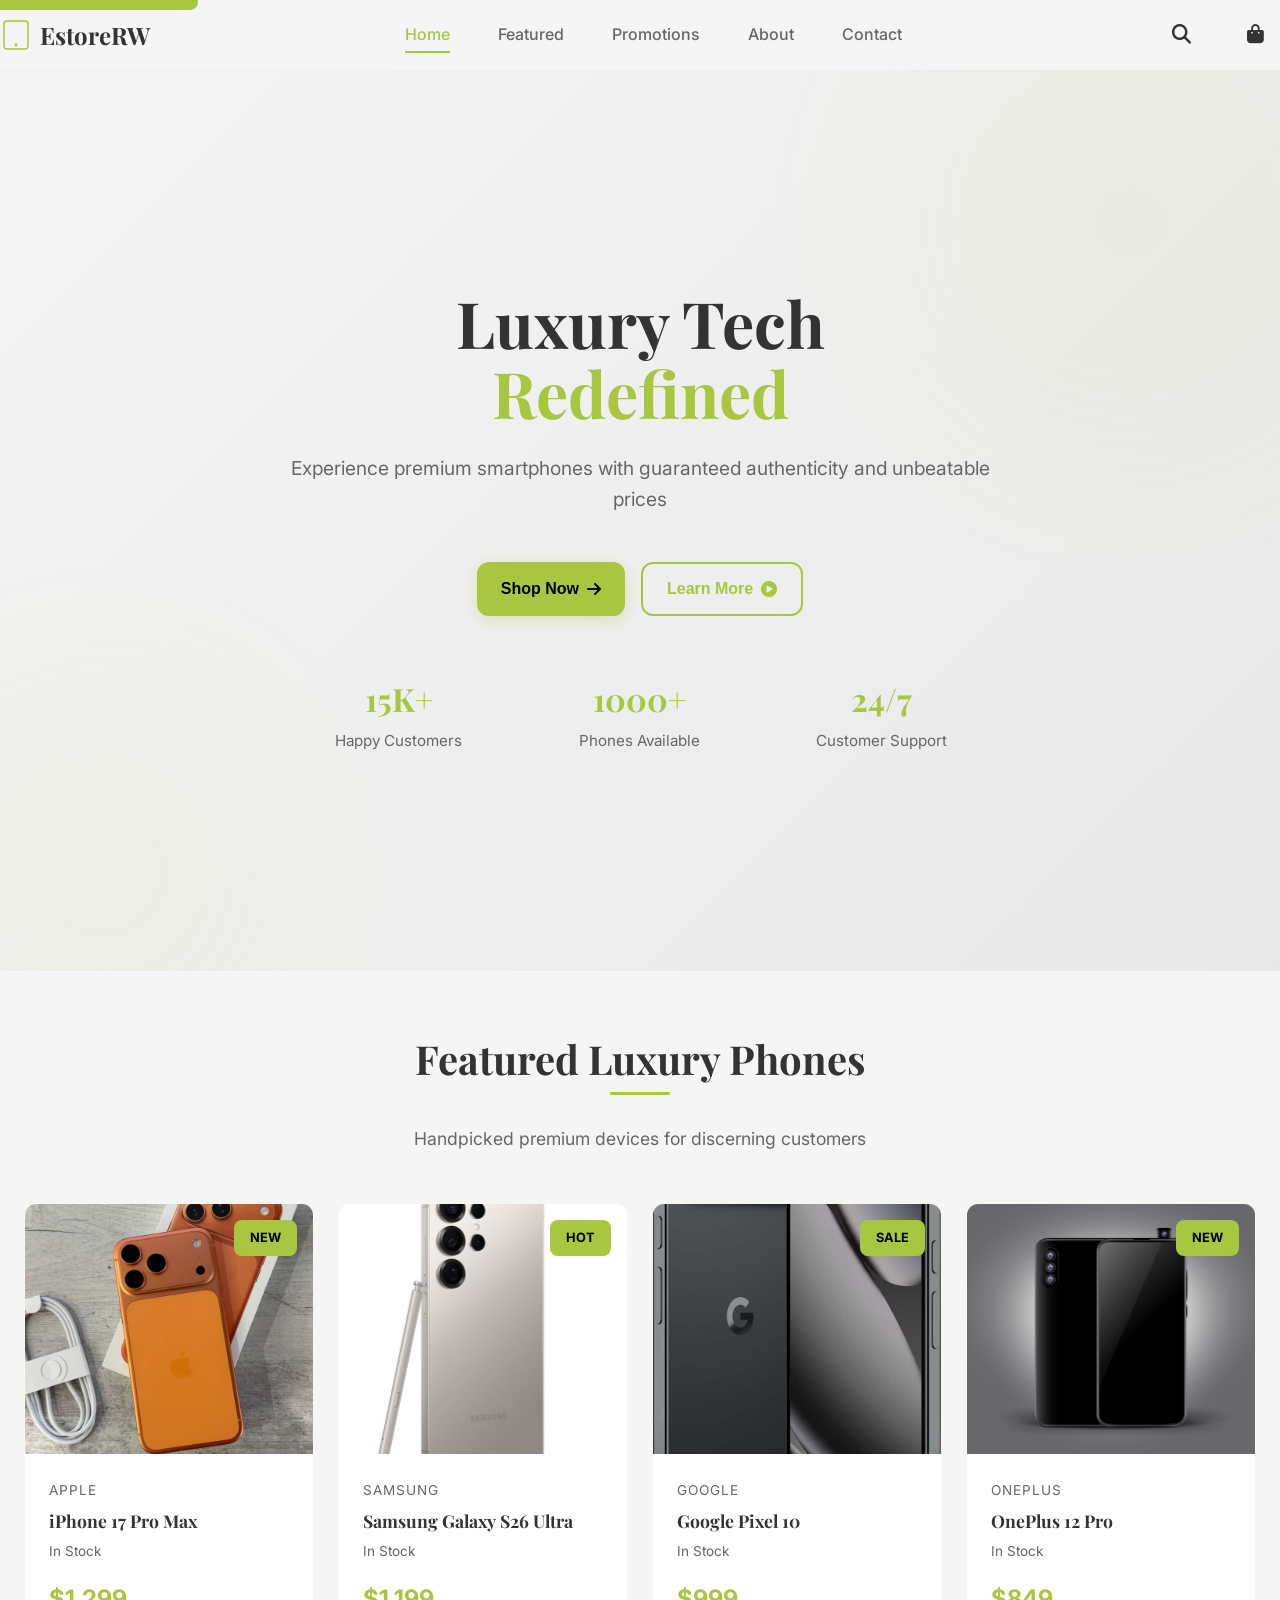
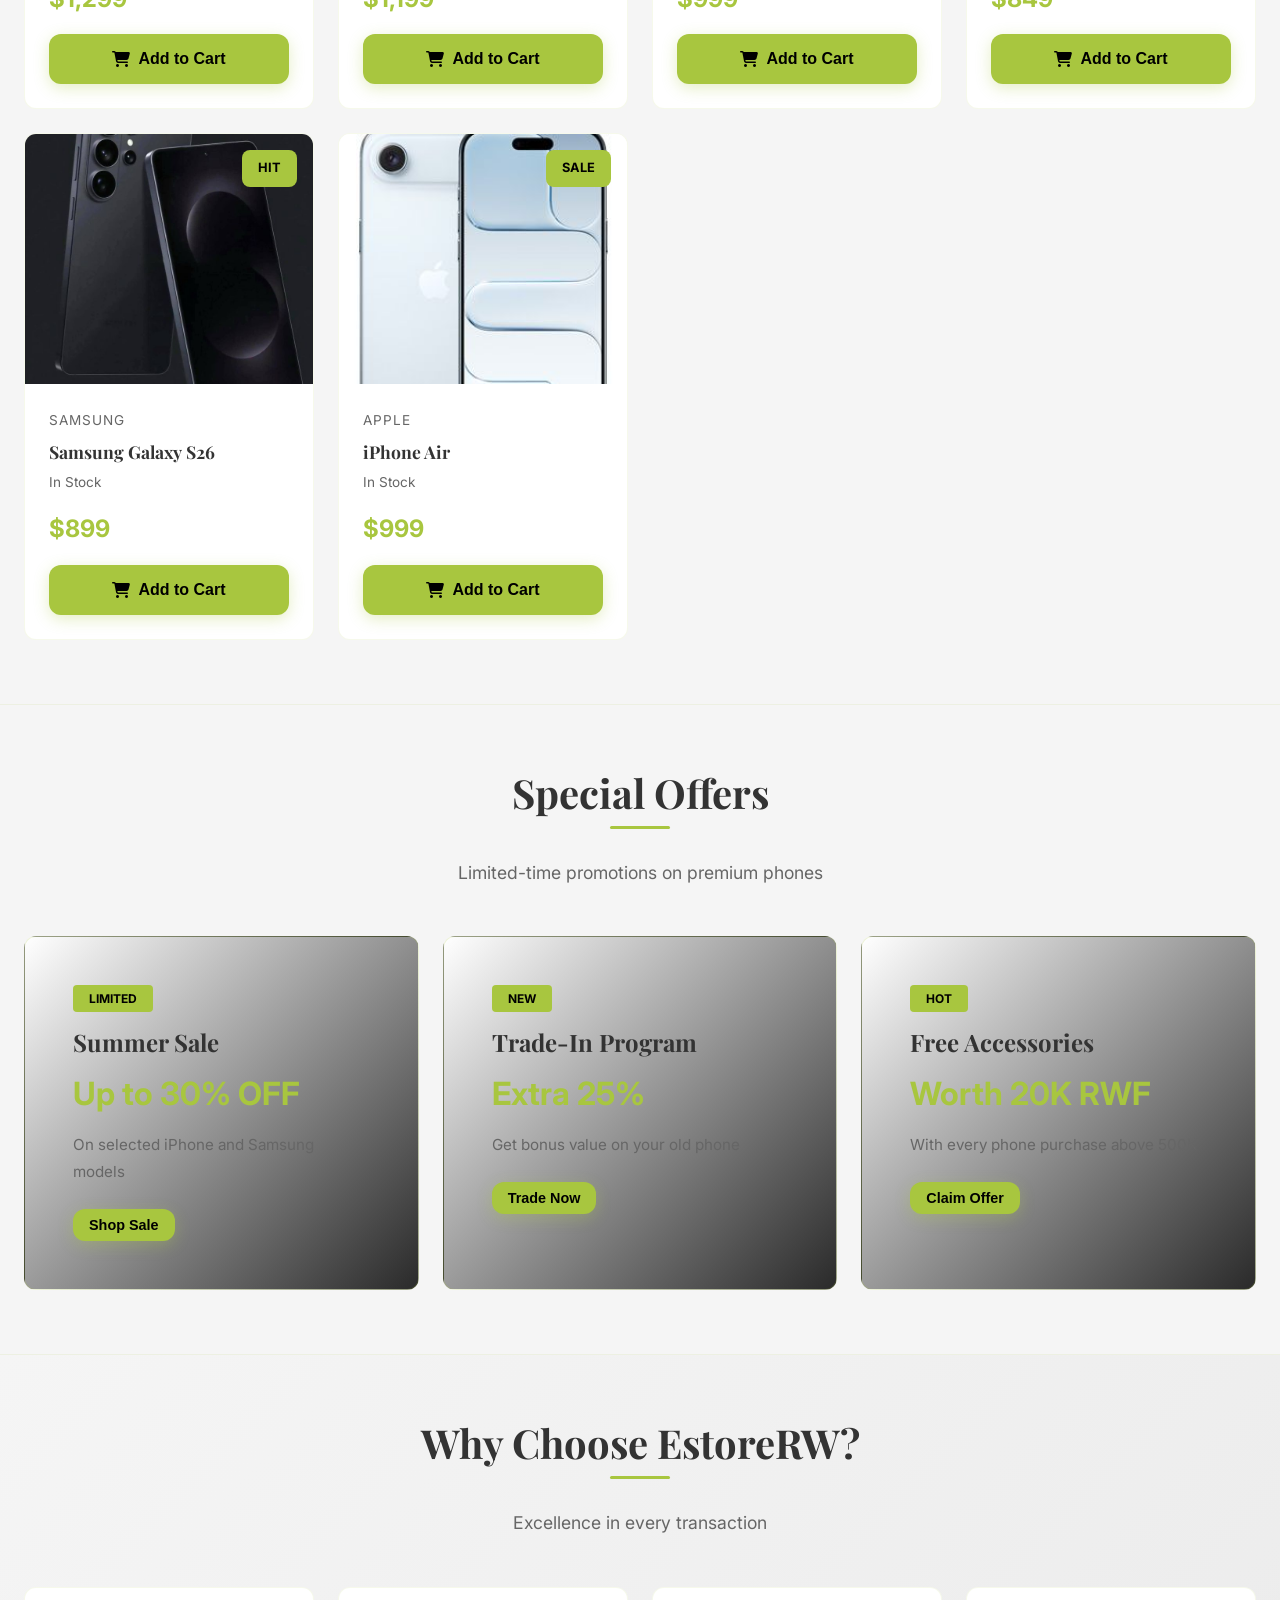
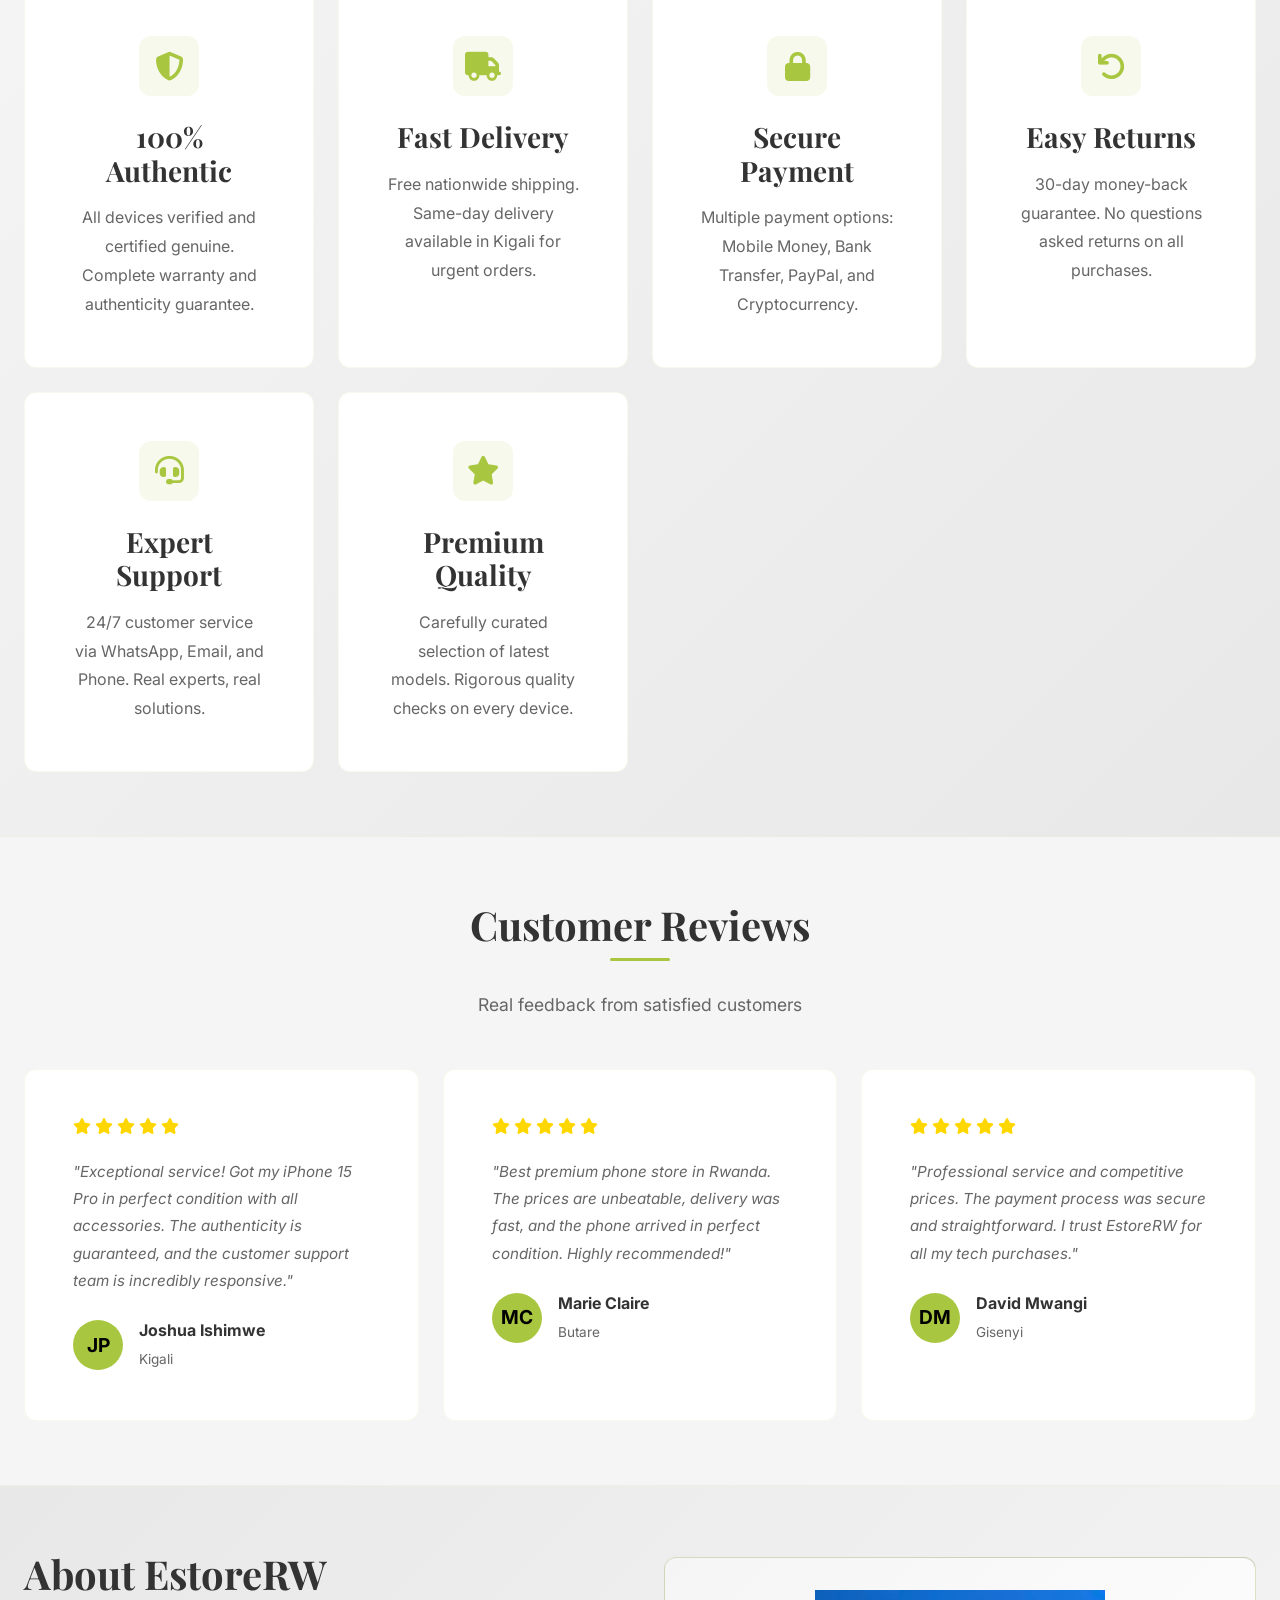
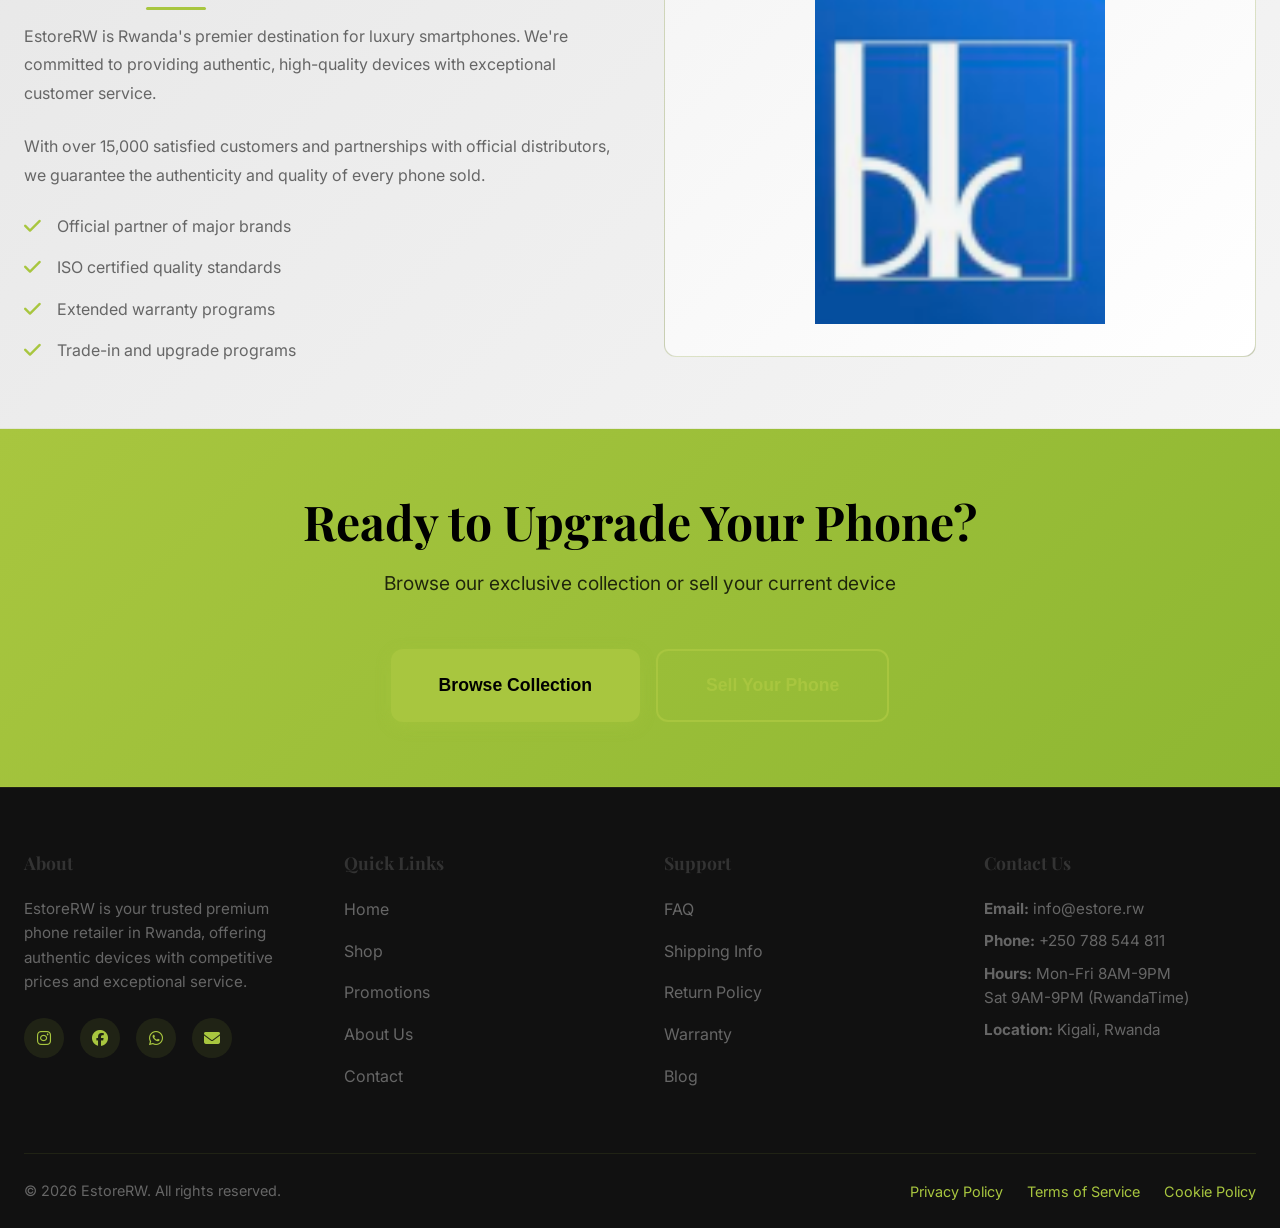
==== commit 0bae22cf: "added working hour" ====
--- a/premium-index.html
+++ b/premium-index.html
@@ -416,7 +416,7 @@
           <div class="contact-info">
             <p><strong>Email:</strong> <a href="mailto:info@estore.rw">info@estore.rw</a></p>
             <p><strong>Phone:</strong> <a href="tel:+250788544811">+250 788 544 811</a></p>
-            <p><strong>Hours:</strong> Mon-Fri 8AM-6PM<br>Sat 9AM-4PM (RwandaTime)</p>
+            <p><strong>Hours:</strong> Mon-Fri 8AM-9PM<br>Sat 9AM-9PM (RwandaTime)</p>
             <p><strong>Location:</strong> Kigali, Rwanda</p>
           </div>
         </div>
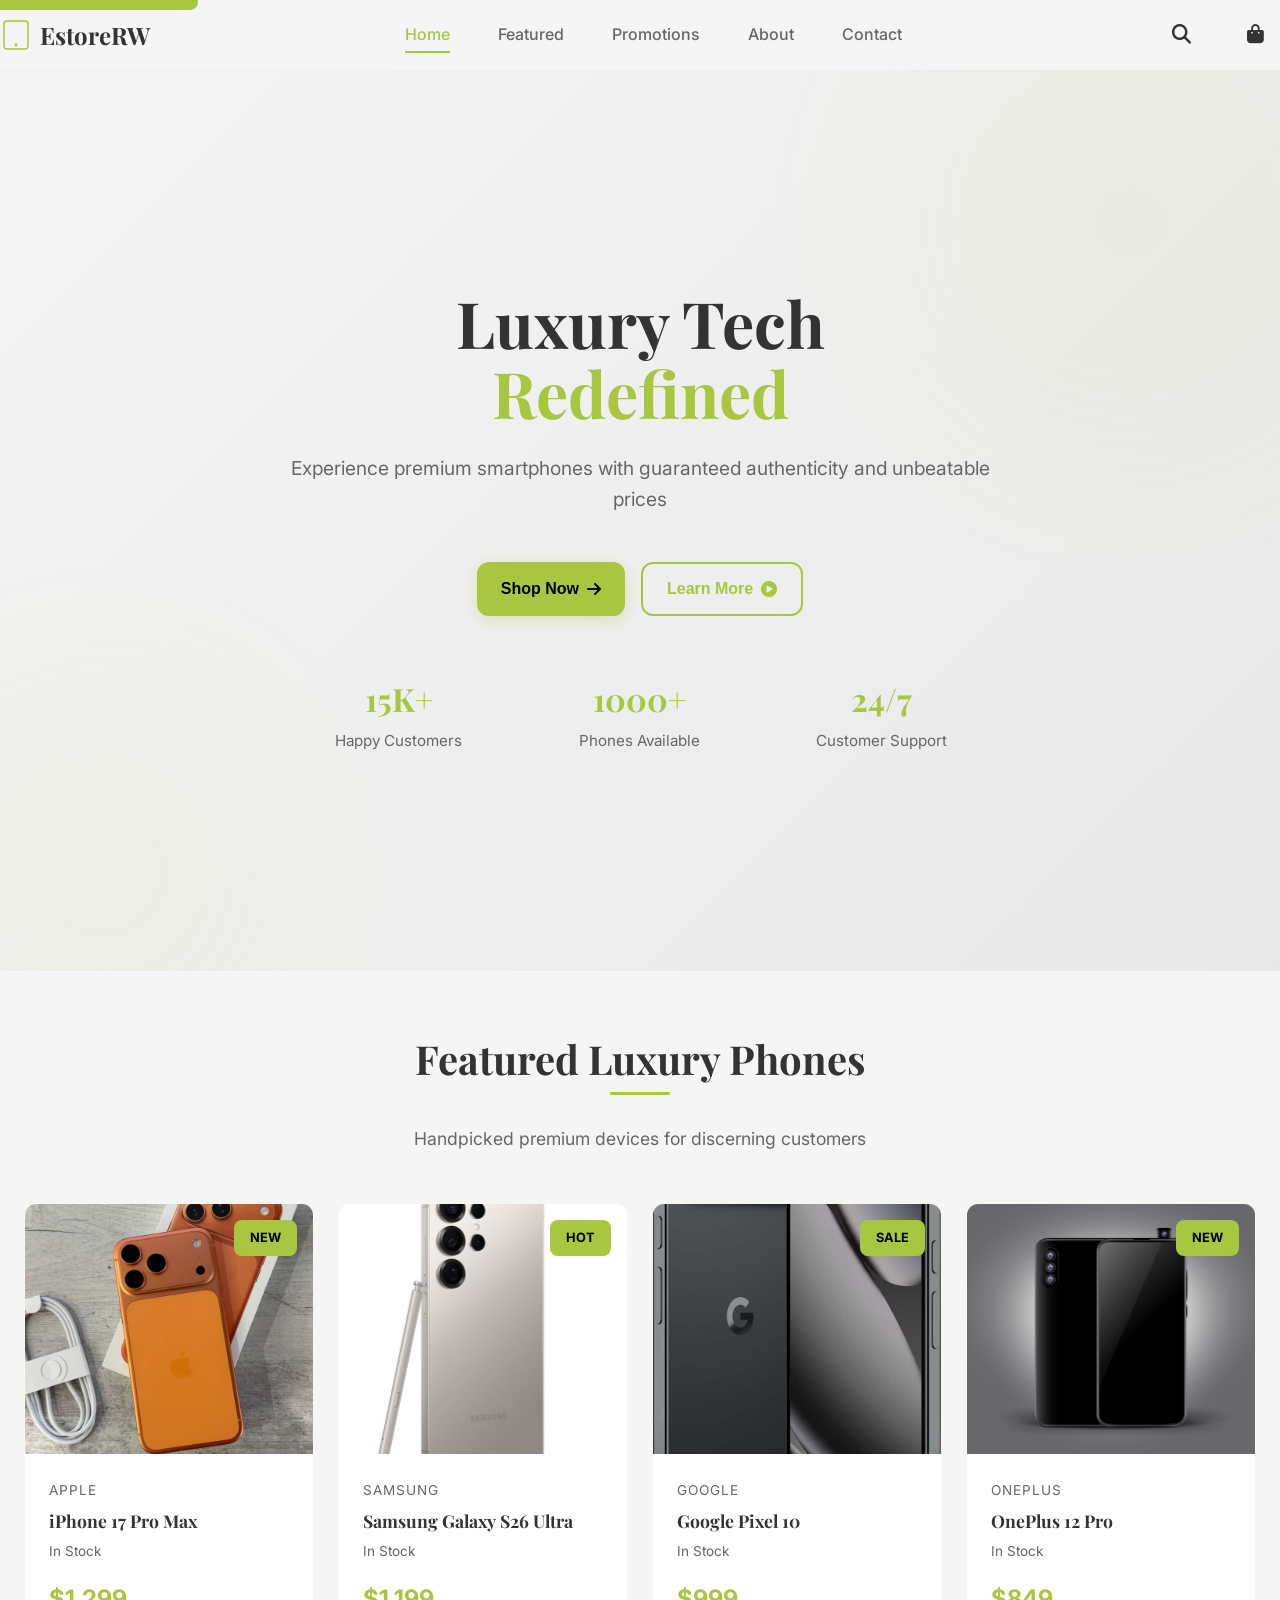
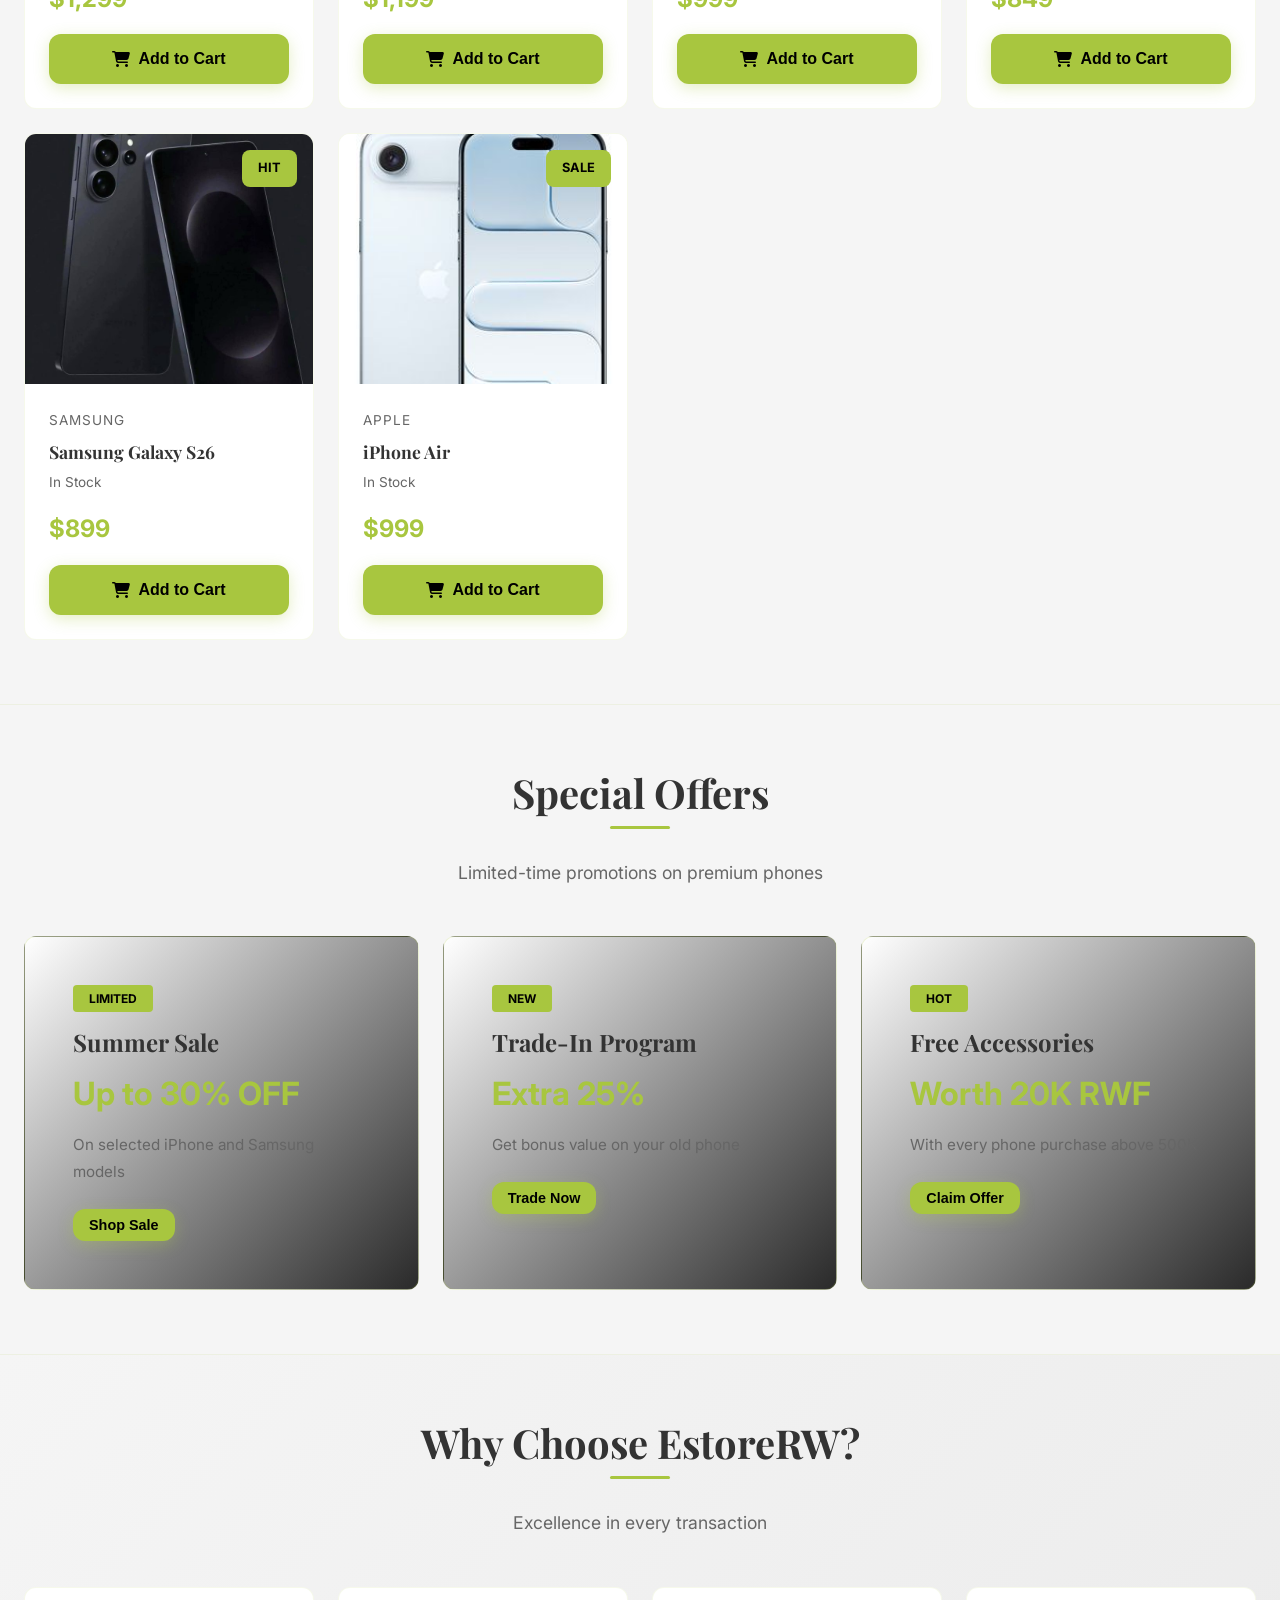
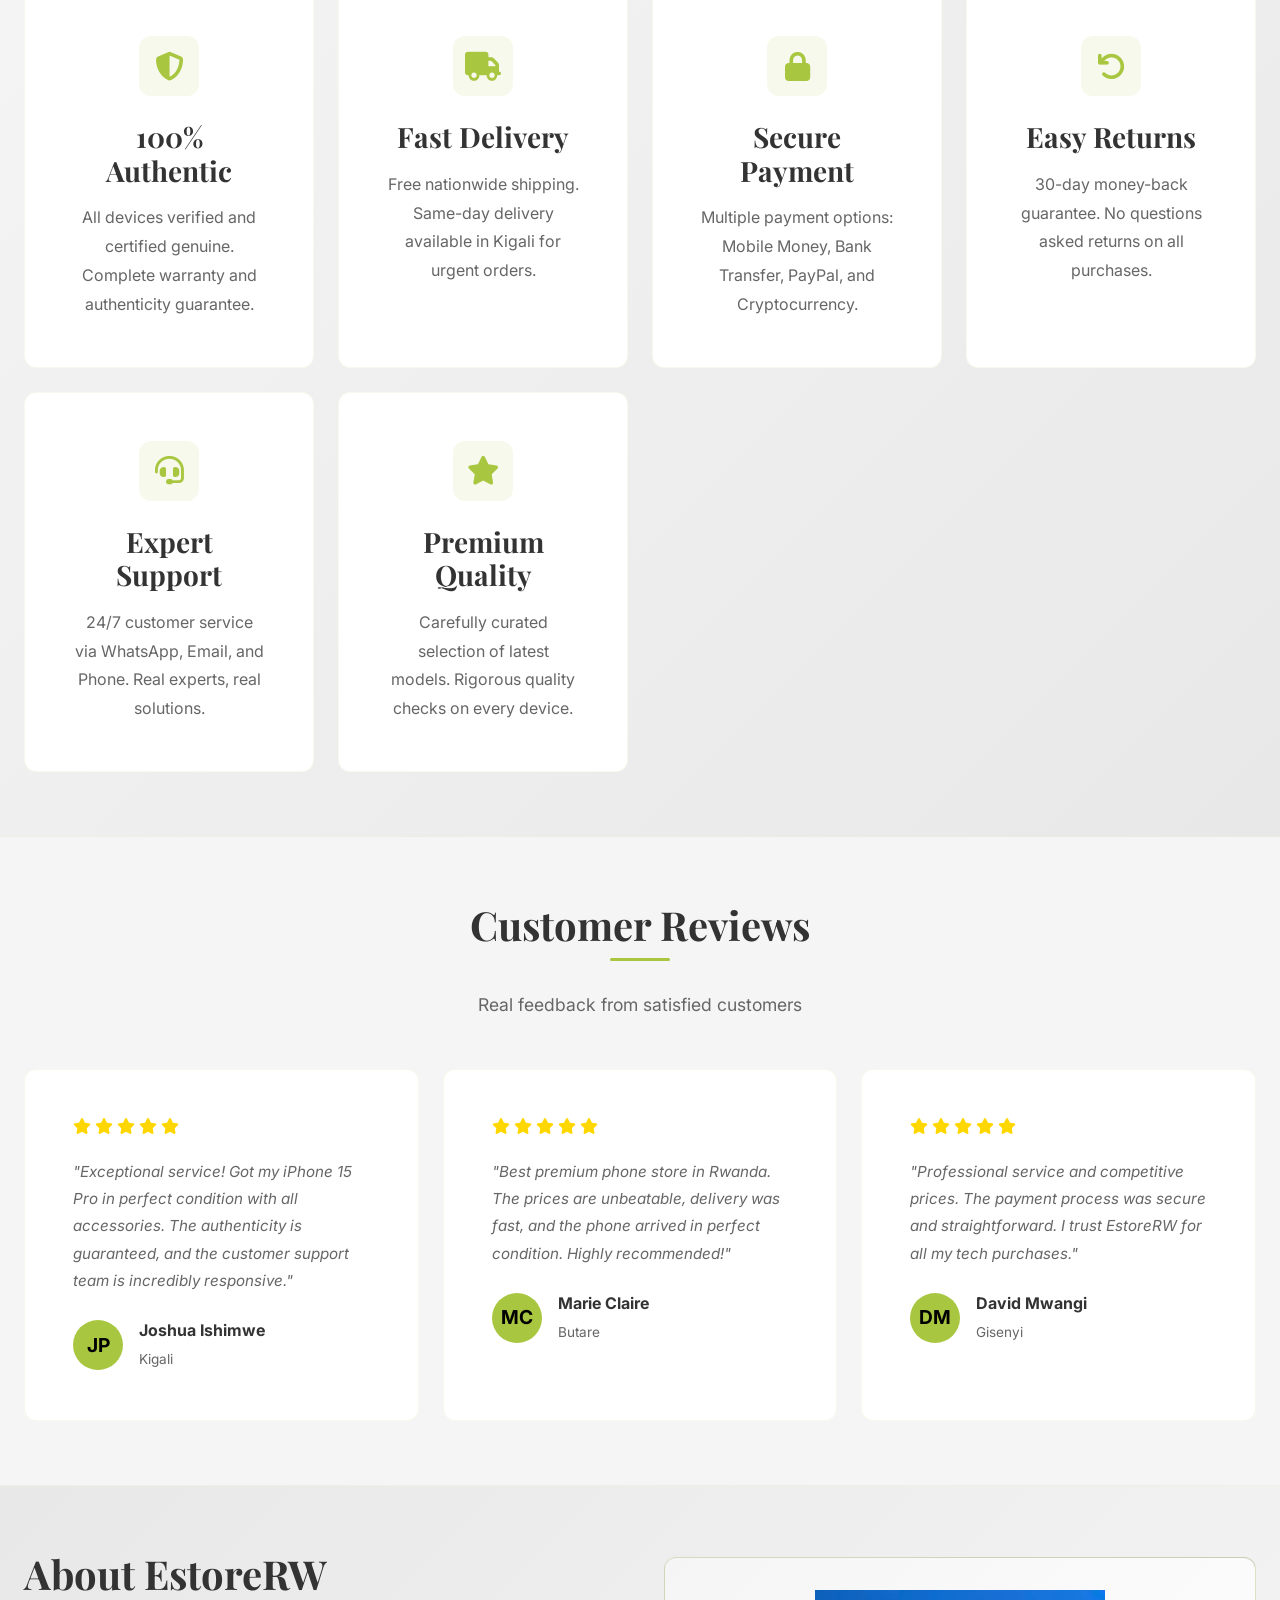
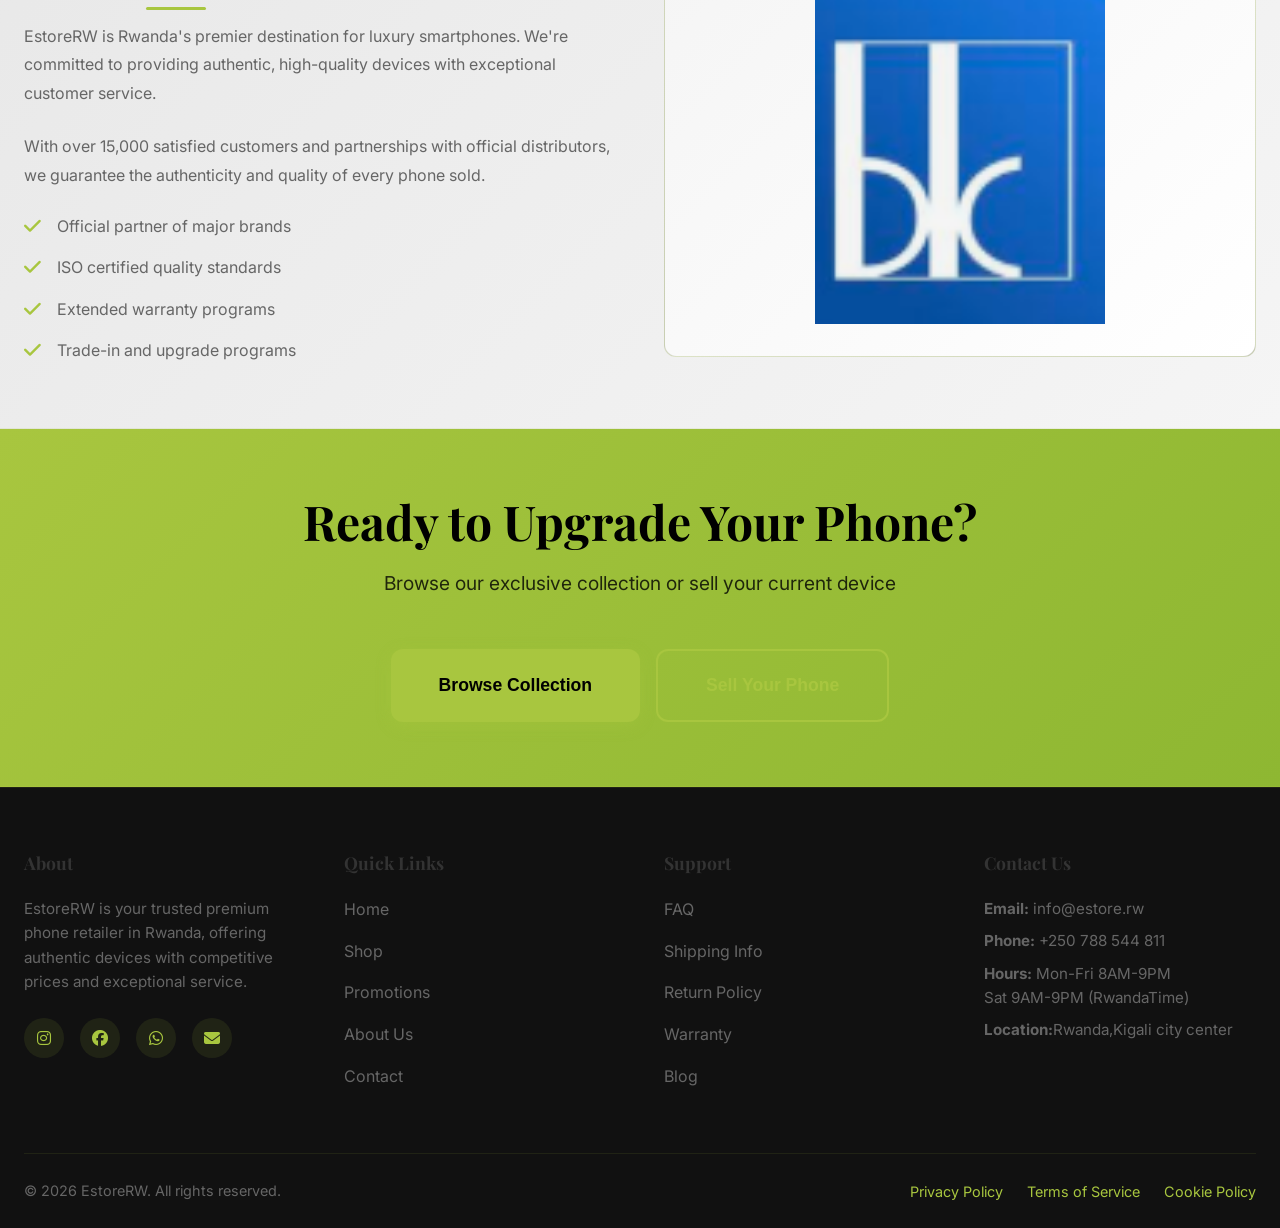
==== commit 236be328: "added location" ====
--- a/premium-index.html
+++ b/premium-index.html
@@ -417,7 +417,7 @@
             <p><strong>Email:</strong> <a href="mailto:info@estore.rw">info@estore.rw</a></p>
             <p><strong>Phone:</strong> <a href="tel:+250788544811">+250 788 544 811</a></p>
             <p><strong>Hours:</strong> Mon-Fri 8AM-9PM<br>Sat 9AM-9PM (RwandaTime)</p>
-            <p><strong>Location:</strong> Kigali, Rwanda</p>
+            <p><strong>Location:</strong>Rwanda,Kigali city center</center></p>
           </div>
         </div>
       </div>
